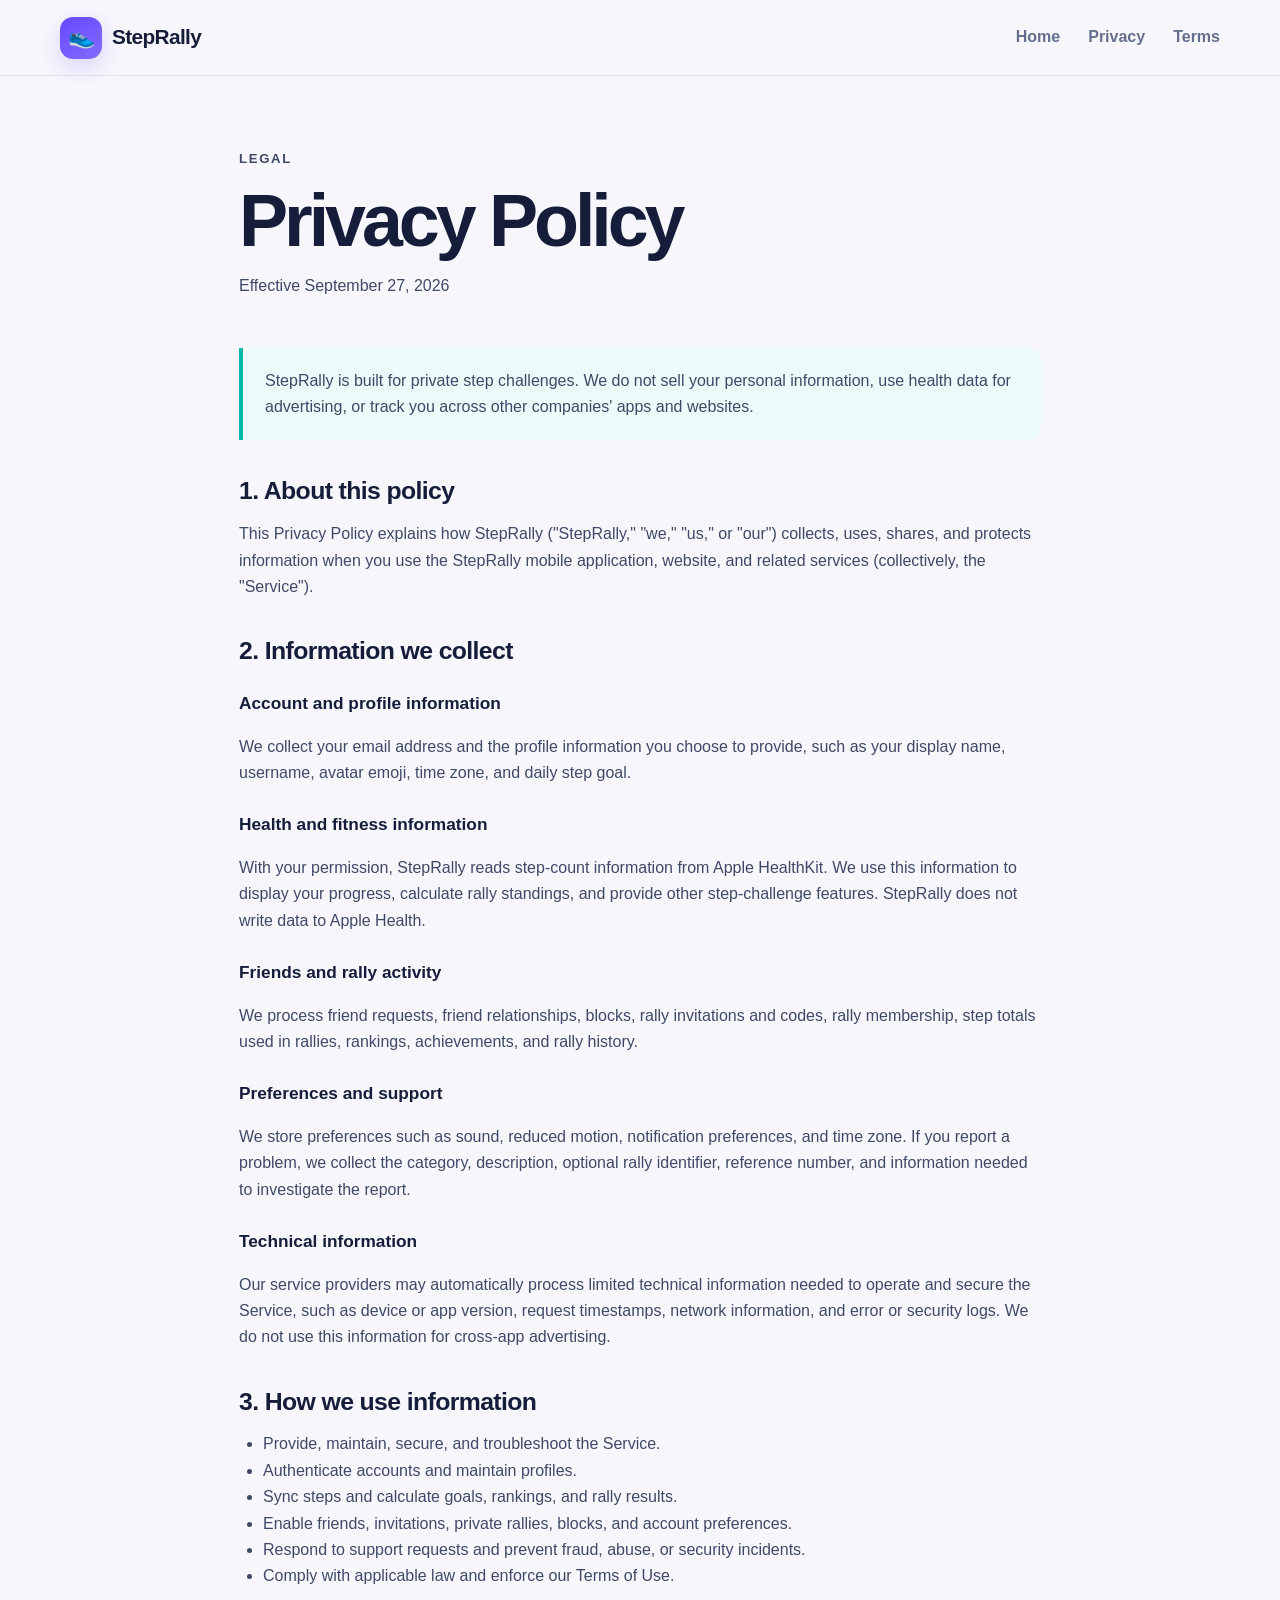
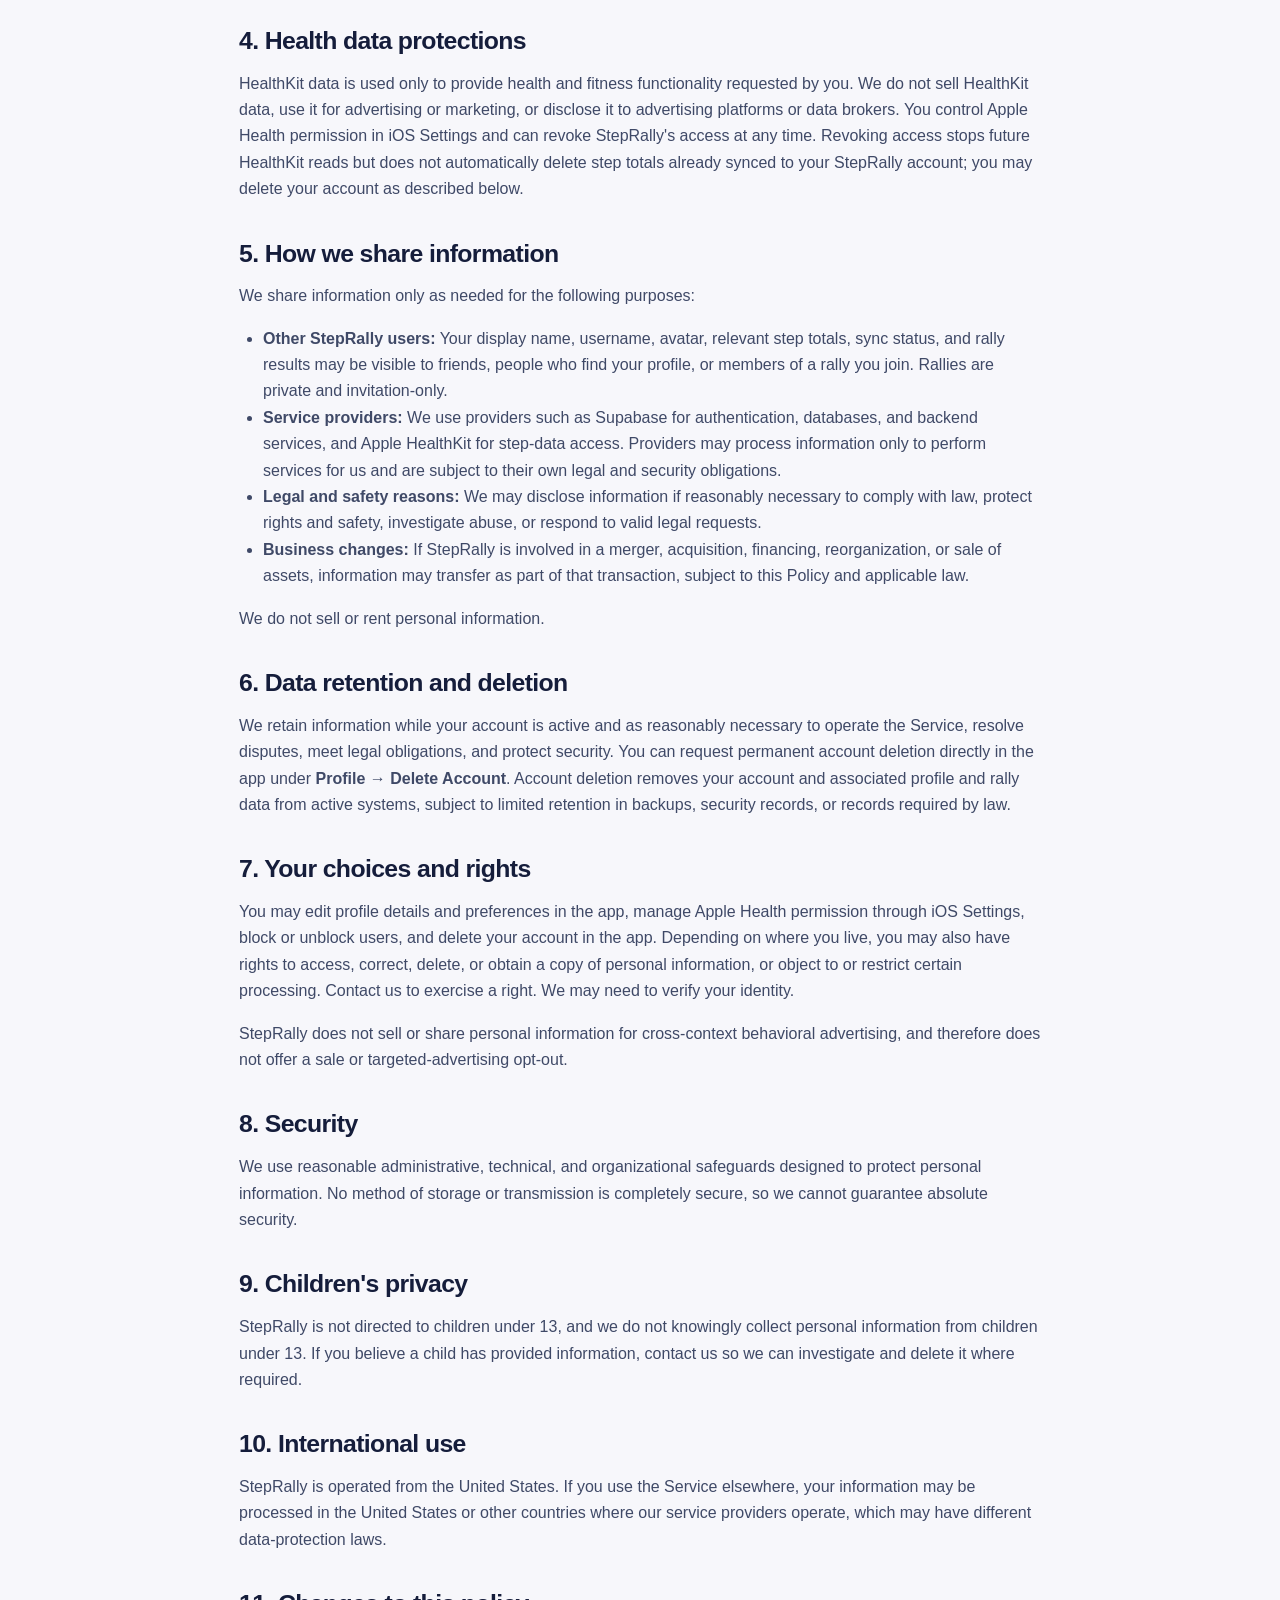
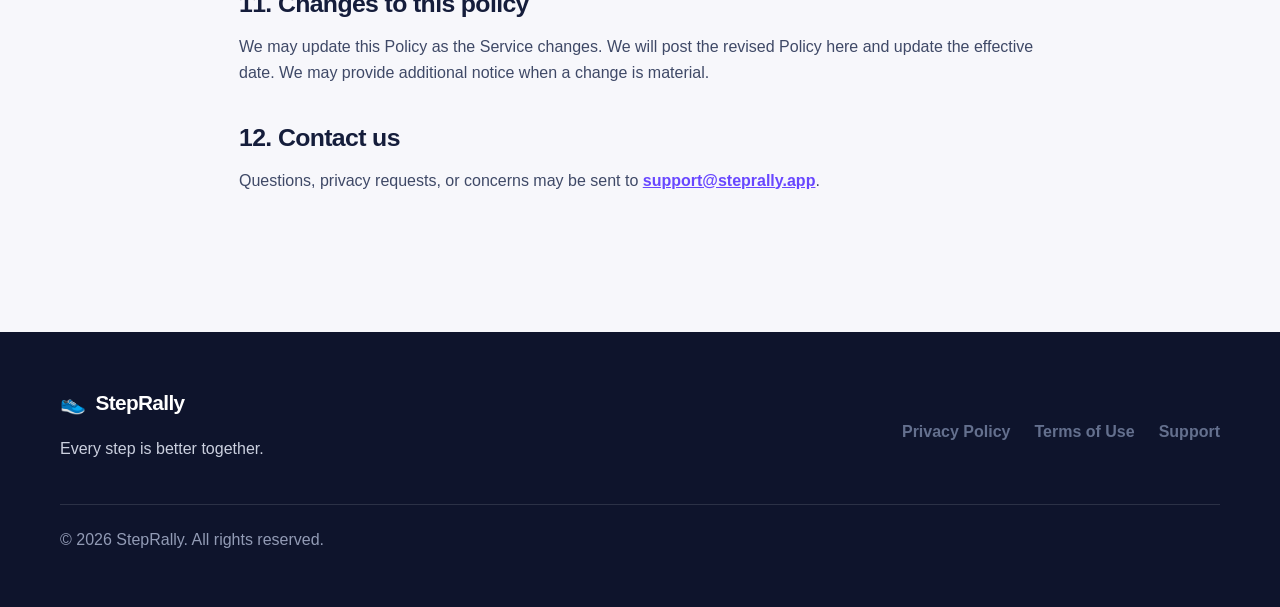
==== privacy/index.html @ 6db6c576 "Publish StepRally website and legal pages" ====
<!doctype html>
<html lang="en">
<head>
  <meta charset="utf-8">
  <meta name="viewport" content="width=device-width, initial-scale=1">
  <meta name="description" content="StepRally Privacy Policy">
  <title>Privacy Policy | StepRally</title>
  <link rel="icon" type="image/svg+xml" href="data:image/svg+xml,%3Csvg xmlns='http://www.w3.org/2000/svg' viewBox='0 0 64 64'%3E%3Crect width='64' height='64' rx='15' fill='%236C4DFF'/%3E%3Cpath d='M39 10c7 2 9 10 6 18-3 7-10 10-16 7-6-3-7-11-3-18 3-6 8-9 13-7ZM20 34c5 0 9 5 9 11s-5 10-11 9c-6-1-9-7-7-13 1-4 5-7 9-7Z' fill='white'/%3E%3C/svg%3E">
  <link rel="stylesheet" href="../styles.css">
</head>
<body>
  <header class="site-header"><a class="brand" href="/"><span class="mark" aria-hidden="true">👟</span>StepRally</a><nav aria-label="Main navigation"><a href="/">Home</a><a href="/privacy/" aria-current="page">Privacy</a><a href="/terms/">Terms</a></nav></header>
  <main class="legal-main">
    <p class="eyebrow">Legal</p><h1>Privacy Policy</h1><p class="updated">Effective September 27, 2026</p>
    <p class="notice">StepRally is built for private step challenges. We do not sell your personal information, use health data for advertising, or track you across other companies' apps and websites.</p>

    <section><h2>1. About this policy</h2><p>This Privacy Policy explains how StepRally ("StepRally," "we," "us," or "our") collects, uses, shares, and protects information when you use the StepRally mobile application, website, and related services (collectively, the "Service").</p></section>

    <section><h2>2. Information we collect</h2>
      <h3>Account and profile information</h3><p>We collect your email address and the profile information you choose to provide, such as your display name, username, avatar emoji, time zone, and daily step goal.</p>
      <h3>Health and fitness information</h3><p>With your permission, StepRally reads step-count information from Apple HealthKit. We use this information to display your progress, calculate rally standings, and provide other step-challenge features. StepRally does not write data to Apple Health.</p>
      <h3>Friends and rally activity</h3><p>We process friend requests, friend relationships, blocks, rally invitations and codes, rally membership, step totals used in rallies, rankings, achievements, and rally history.</p>
      <h3>Preferences and support</h3><p>We store preferences such as sound, reduced motion, notification preferences, and time zone. If you report a problem, we collect the category, description, optional rally identifier, reference number, and information needed to investigate the report.</p>
      <h3>Technical information</h3><p>Our service providers may automatically process limited technical information needed to operate and secure the Service, such as device or app version, request timestamps, network information, and error or security logs. We do not use this information for cross-app advertising.</p>
    </section>

    <section><h2>3. How we use information</h2><ul><li>Provide, maintain, secure, and troubleshoot the Service.</li><li>Authenticate accounts and maintain profiles.</li><li>Sync steps and calculate goals, rankings, and rally results.</li><li>Enable friends, invitations, private rallies, blocks, and account preferences.</li><li>Respond to support requests and prevent fraud, abuse, or security incidents.</li><li>Comply with applicable law and enforce our Terms of Use.</li></ul></section>

    <section><h2>4. Health data protections</h2><p>HealthKit data is used only to provide health and fitness functionality requested by you. We do not sell HealthKit data, use it for advertising or marketing, or disclose it to advertising platforms or data brokers. You control Apple Health permission in iOS Settings and can revoke StepRally's access at any time. Revoking access stops future HealthKit reads but does not automatically delete step totals already synced to your StepRally account; you may delete your account as described below.</p></section>

    <section><h2>5. How we share information</h2><p>We share information only as needed for the following purposes:</p><ul><li><strong>Other StepRally users:</strong> Your display name, username, avatar, relevant step totals, sync status, and rally results may be visible to friends, people who find your profile, or members of a rally you join. Rallies are private and invitation-only.</li><li><strong>Service providers:</strong> We use providers such as Supabase for authentication, databases, and backend services, and Apple HealthKit for step-data access. Providers may process information only to perform services for us and are subject to their own legal and security obligations.</li><li><strong>Legal and safety reasons:</strong> We may disclose information if reasonably necessary to comply with law, protect rights and safety, investigate abuse, or respond to valid legal requests.</li><li><strong>Business changes:</strong> If StepRally is involved in a merger, acquisition, financing, reorganization, or sale of assets, information may transfer as part of that transaction, subject to this Policy and applicable law.</li></ul><p>We do not sell or rent personal information.</p></section>

    <section><h2>6. Data retention and deletion</h2><p>We retain information while your account is active and as reasonably necessary to operate the Service, resolve disputes, meet legal obligations, and protect security. You can request permanent account deletion directly in the app under <strong>Profile → Delete Account</strong>. Account deletion removes your account and associated profile and rally data from active systems, subject to limited retention in backups, security records, or records required by law.</p></section>

    <section><h2>7. Your choices and rights</h2><p>You may edit profile details and preferences in the app, manage Apple Health permission through iOS Settings, block or unblock users, and delete your account in the app. Depending on where you live, you may also have rights to access, correct, delete, or obtain a copy of personal information, or object to or restrict certain processing. Contact us to exercise a right. We may need to verify your identity.</p><p>StepRally does not sell or share personal information for cross-context behavioral advertising, and therefore does not offer a sale or targeted-advertising opt-out.</p></section>

    <section><h2>8. Security</h2><p>We use reasonable administrative, technical, and organizational safeguards designed to protect personal information. No method of storage or transmission is completely secure, so we cannot guarantee absolute security.</p></section>

    <section><h2>9. Children's privacy</h2><p>StepRally is not directed to children under 13, and we do not knowingly collect personal information from children under 13. If you believe a child has provided information, contact us so we can investigate and delete it where required.</p></section>

    <section><h2>10. International use</h2><p>StepRally is operated from the United States. If you use the Service elsewhere, your information may be processed in the United States or other countries where our service providers operate, which may have different data-protection laws.</p></section>

    <section><h2>11. Changes to this policy</h2><p>We may update this Policy as the Service changes. We will post the revised Policy here and update the effective date. We may provide additional notice when a change is material.</p></section>

    <section><h2>12. Contact us</h2><p>Questions, privacy requests, or concerns may be sent to <a href="mailto:support@steprally.app">support@steprally.app</a>.</p></section>
  </main>
  <footer><div><a class="brand" href="/"><span aria-hidden="true">👟</span>StepRally</a><p>Every step is better together.</p></div><div class="footer-links"><a href="/privacy/">Privacy Policy</a><a href="/terms/">Terms of Use</a><a href="mailto:support@steprally.app">Support</a></div><p class="copyright">© 2026 StepRally. All rights reserved.</p></footer>
</body></html>
---- styles.css ----
:root{--ink:#151d3b;--muted:#64708e;--purple:#6847ff;--purple-dark:#5031df;--teal:#08b8ad;--paper:#f7f7fb;--line:#e4e6ef;--white:#fff;--orange:#ffad24}*{box-sizing:border-box}html{scroll-behavior:smooth}body{margin:0;background:var(--paper);color:var(--ink);font-family:Inter,ui-sans-serif,-apple-system,BlinkMacSystemFont,"Segoe UI",sans-serif;font-size:16px;line-height:1.65}.site-header{height:76px;display:flex;align-items:center;justify-content:space-between;padding:0 max(24px,calc((100vw - 1160px)/2));background:rgba(247,247,251,.94);border-bottom:1px solid var(--line);position:sticky;top:0;z-index:5;backdrop-filter:blur(14px)}.brand{display:inline-flex;align-items:center;gap:10px;color:var(--ink);font-size:1.3rem;font-weight:800;text-decoration:none;letter-spacing:-.03em}.mark{display:grid;place-items:center;width:42px;height:42px;background:linear-gradient(145deg,var(--purple),#826cff);border-radius:13px;font-size:22px;box-shadow:0 8px 24px rgba(104,71,255,.22)}nav{display:flex;gap:28px}nav a,.footer-links a{color:var(--muted);font-weight:650;text-decoration:none}nav a:hover,.footer-links a:hover{color:var(--purple)}main{overflow:hidden}.hero{min-height:650px;max-width:1160px;margin:auto;padding:100px 24px 86px;display:grid;grid-template-columns:1.12fr .88fr;align-items:center;gap:76px}.eyebrow{color:var(--purple);font-size:.82rem;font-weight:800;letter-spacing:.13em;text-transform:uppercase;margin:0 0 14px}.hero h1{font-size:clamp(3.2rem,7vw,5.8rem);line-height:.98;letter-spacing:-.065em;margin:0;max-width:760px}.lead{font-size:1.25rem;color:var(--muted);max-width:620px;margin:30px 0 34px}.button{display:inline-block;background:var(--purple);color:white;text-decoration:none;font-weight:800;padding:15px 24px;border-radius:15px;box-shadow:0 12px 28px rgba(104,71,255,.25)}.button:hover{background:var(--purple-dark)}.goal-card{background:var(--white);border:1px solid var(--line);border-radius:36px;padding:42px;box-shadow:0 24px 80px rgba(21,29,59,.1);text-align:center;transform:rotate(2deg)}.ring{width:min(270px,70vw);aspect-ratio:1;margin:auto;display:grid;place-content:center;border-radius:50%;background:radial-gradient(circle closest-side,var(--white) 77%,transparent 79%),conic-gradient(var(--teal) 84%,#e8eaf2 0)}.ring span{font-size:3.1rem;font-weight:850;line-height:1}.ring small{color:var(--muted);font-weight:650}.goal-card p{color:var(--muted);margin:25px 0 0}.goal-card strong{color:var(--teal)}.section{padding:100px max(24px,calc((100vw - 1160px)/2));background:var(--white)}h2{font-size:clamp(2rem,4vw,3.4rem);line-height:1.08;letter-spacing:-.045em;margin:0;max-width:700px}.features{display:grid;grid-template-columns:repeat(3,1fr);gap:20px;margin-top:50px}.features article{background:var(--paper);border:1px solid var(--line);border-radius:24px;padding:30px}.features article>span{font-size:1.8rem}.features h3{font-size:1.2rem;margin:14px 0 8px}.features p{color:var(--muted);margin:0}.privacy-callout{max-width:1160px;margin:88px auto;padding:58px;display:grid;grid-template-columns:1.1fr .9fr;gap:35px;background:var(--ink);color:white;border-radius:32px;box-shadow:inset 0 0 0 1px rgba(255,255,255,.1)}.privacy-callout .eyebrow{color:#a99aff}.privacy-callout p:not(.eyebrow){color:#cbd0df;margin:0}.privacy-callout a{grid-column:2;color:#59ddd4;font-weight:800;text-decoration:none}footer{padding:54px max(24px,calc((100vw - 1160px)/2));background:#0e142c;color:#cbd0df;display:grid;grid-template-columns:1fr auto;gap:25px}footer .brand{color:white}.footer-links{display:flex;gap:24px;align-items:center}.copyright{grid-column:1/-1;border-top:1px solid rgba(255,255,255,.12);padding-top:22px;margin:0;color:#929bb5}.legal-main{max-width:850px;margin:0 auto;padding:72px 24px 100px}.legal-main h1{font-size:clamp(2.6rem,6vw,4.6rem);line-height:1;letter-spacing:-.055em;margin:0 0 16px}.updated{color:var(--muted);margin:0 0 48px}.legal-main section{margin:38px 0}.legal-main h2{font-size:1.55rem;letter-spacing:-.025em;margin-bottom:10px}.legal-main h3{font-size:1.08rem;margin:24px 0 6px}.legal-main p,.legal-main li{color:#3f4967}.legal-main a{color:var(--purple);font-weight:650}.legal-main ul{padding-left:24px}.notice{padding:20px 22px;border-left:4px solid var(--teal);background:#ebfbfa;border-radius:0 14px 14px 0}@media(max-width:760px){.site-header{height:auto;min-height:72px;padding:12px 18px;gap:14px}.site-header nav{gap:14px;font-size:.9rem}.hero{grid-template-columns:1fr;padding-top:70px;gap:48px}.hero h1{font-size:3.5rem}.goal-card{padding:28px;transform:none}.features{grid-template-columns:1fr}.privacy-callout{margin:50px 18px;padding:34px 28px;grid-template-columns:1fr}.privacy-callout a{grid-column:1}.footer-links{flex-direction:column;align-items:flex-end;gap:8px}}@media(max-width:480px){.site-header .brand{font-size:1.05rem}.site-header .mark{width:36px;height:36px}nav a:first-child{display:none}.hero h1{font-size:3rem}footer{grid-template-columns:1fr}.footer-links{align-items:flex-start}.copyright{grid-column:1}}
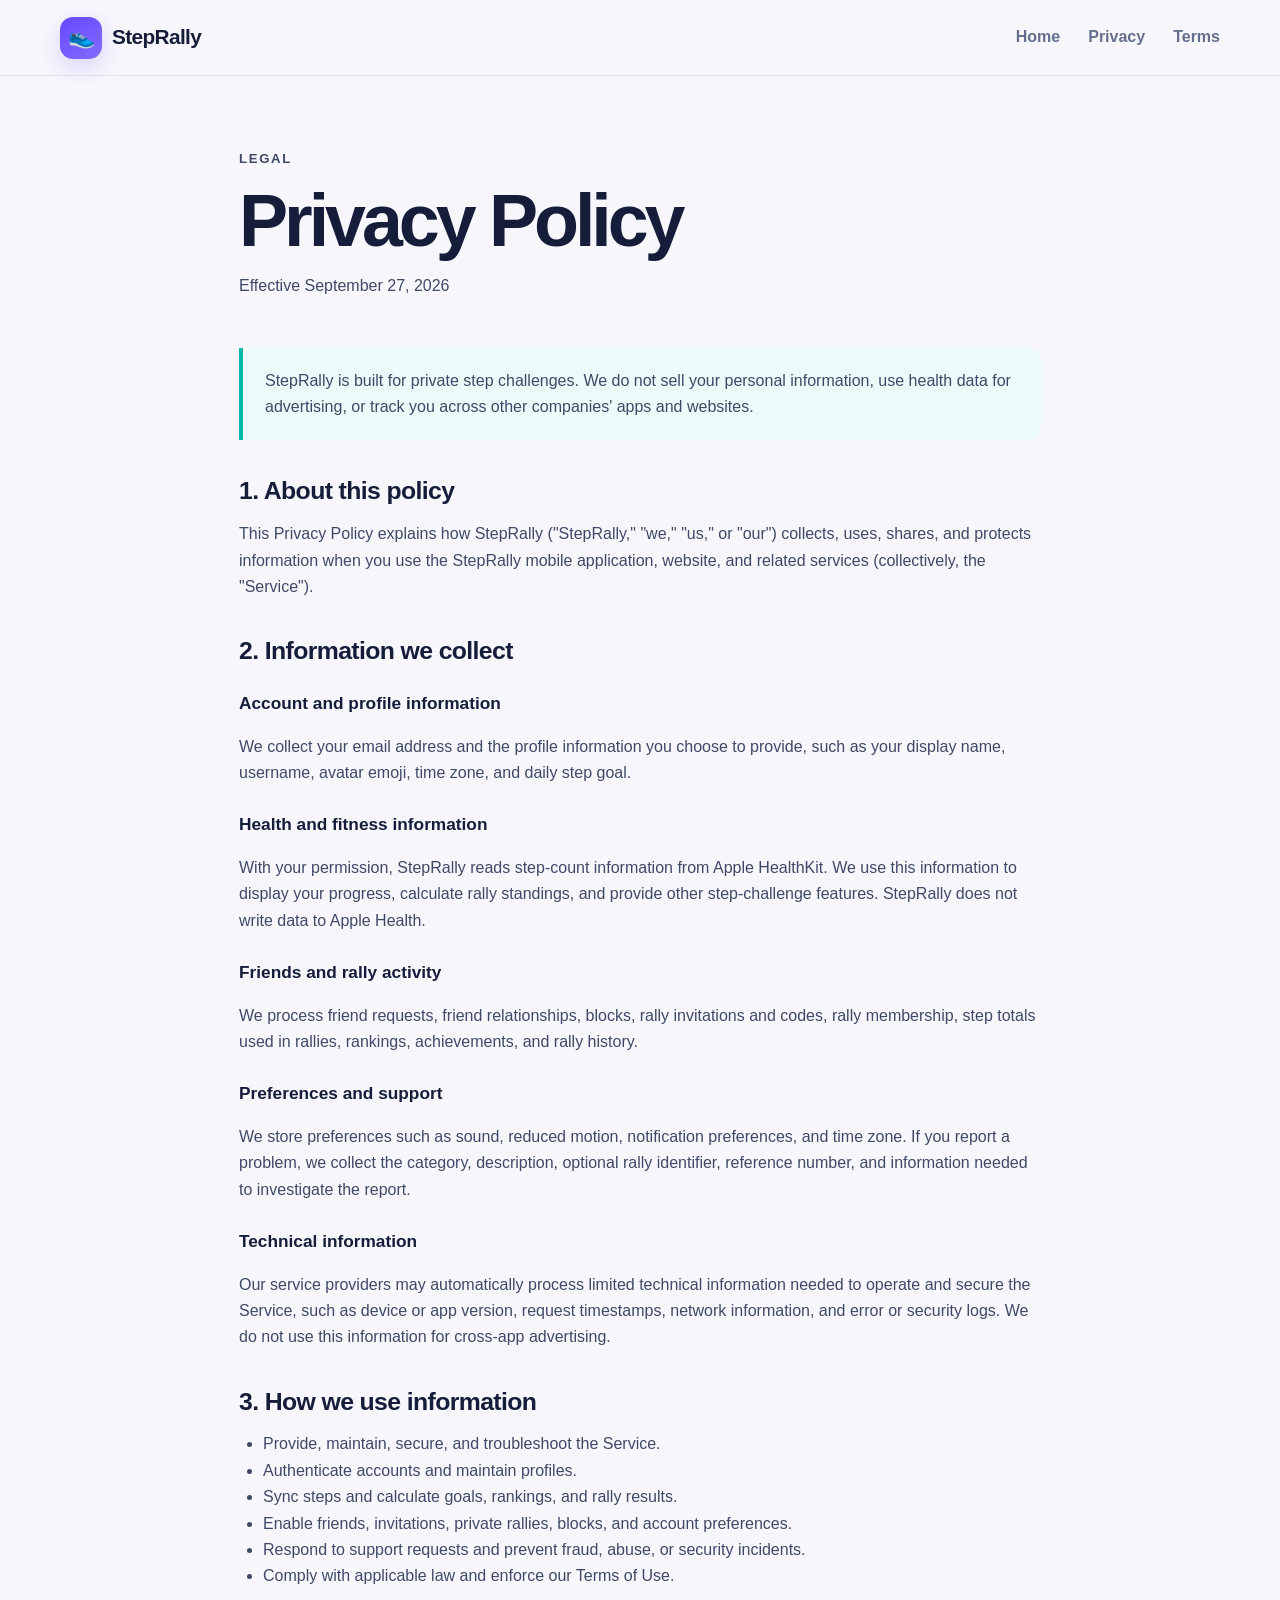
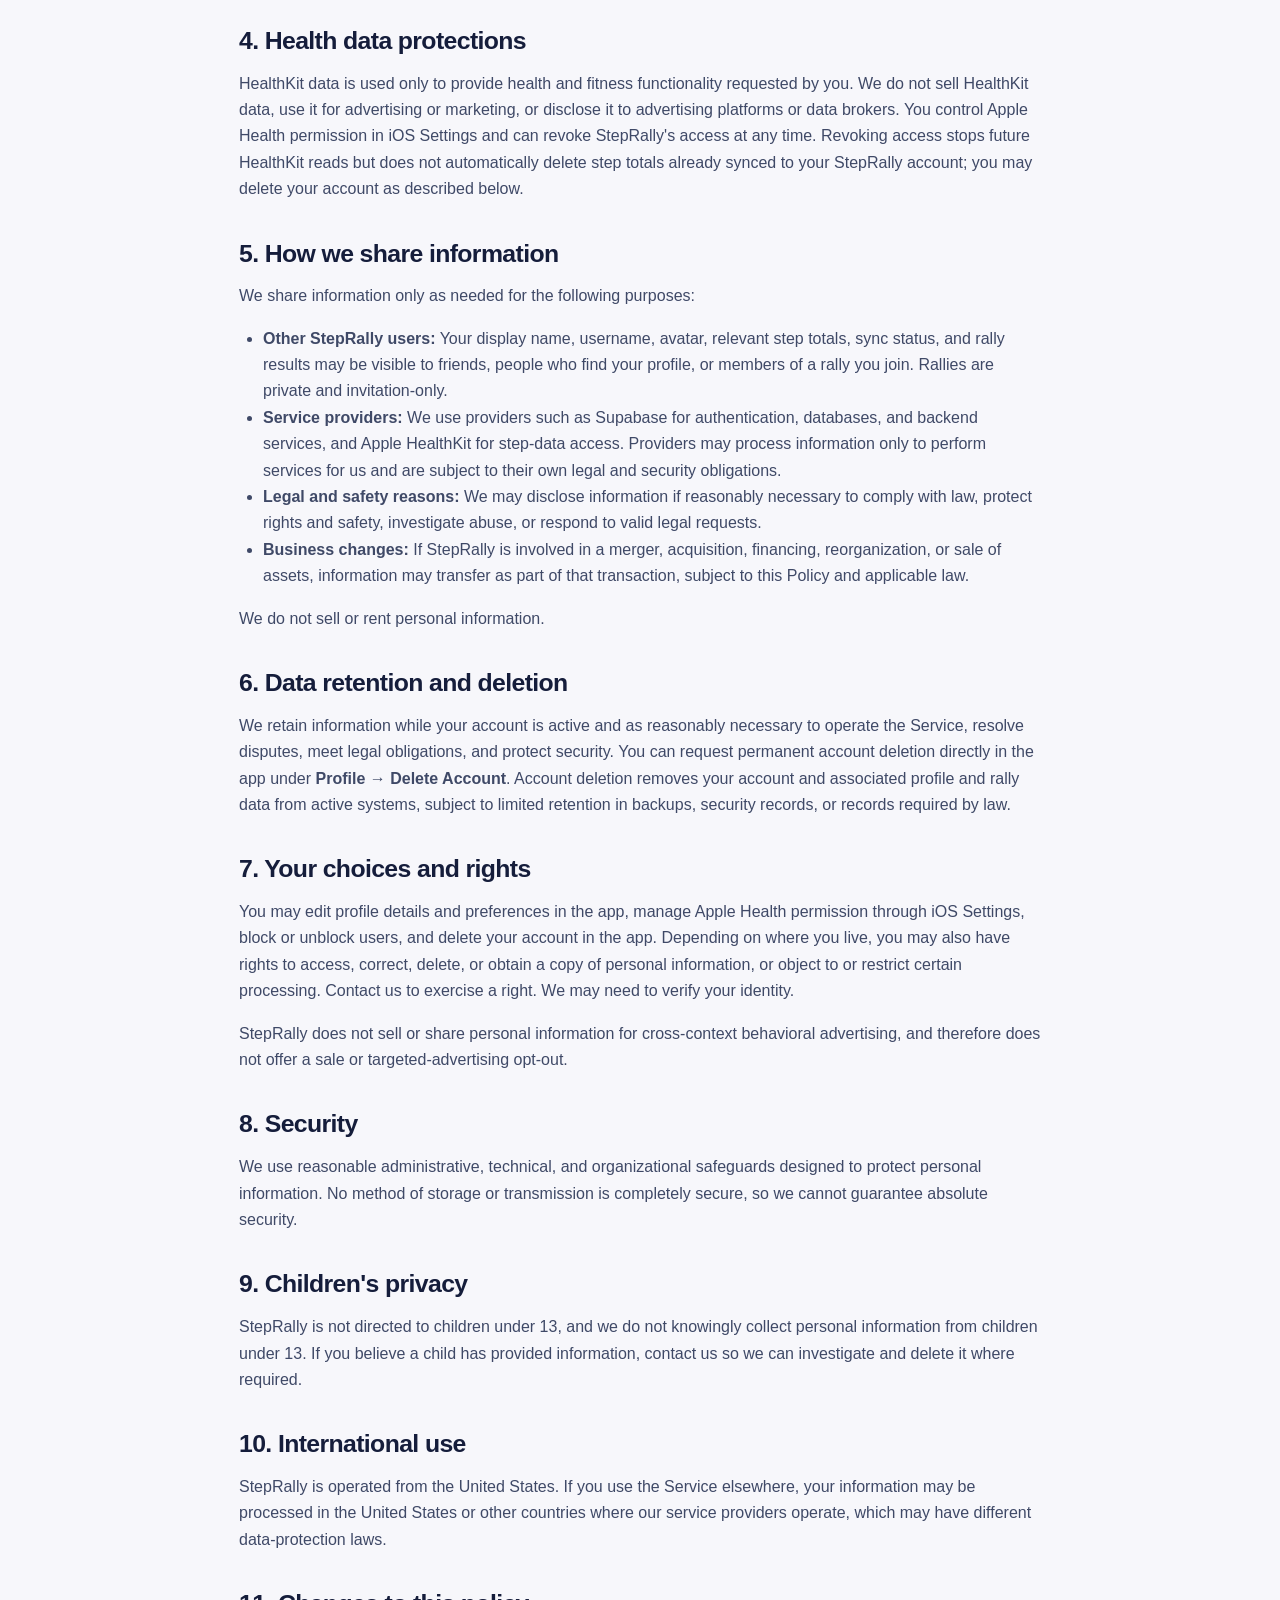
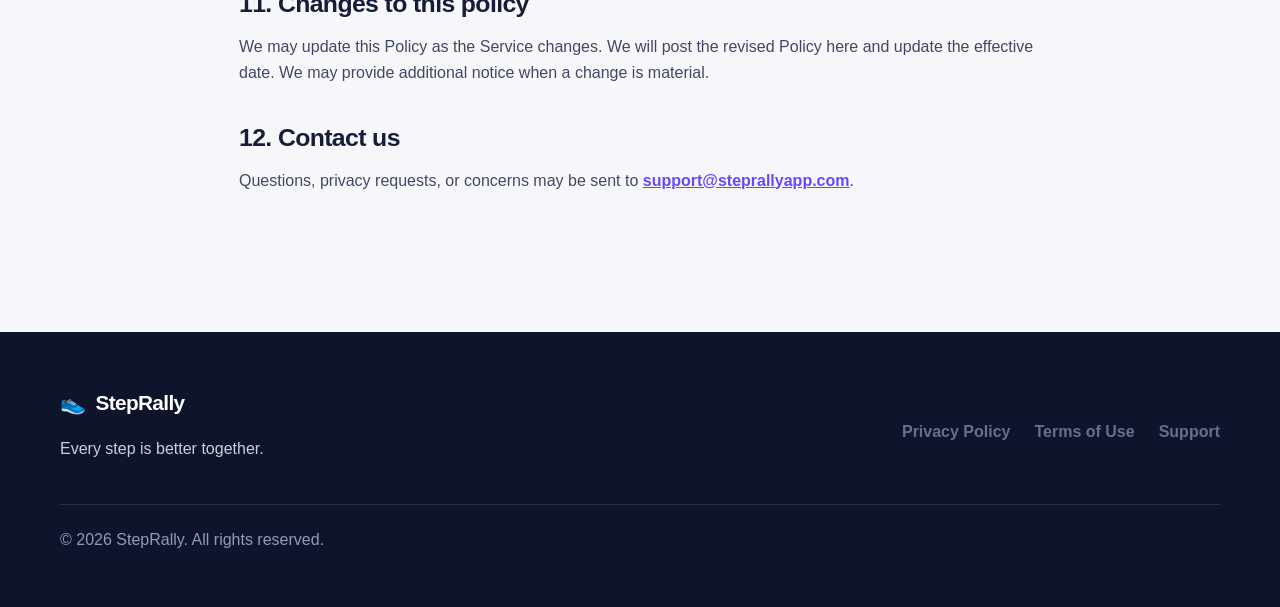
==== commit 2c19e8ed: "Update index.html" ====
--- a/privacy/index.html
+++ b/privacy/index.html
@@ -42,7 +42,7 @@
 
     <section><h2>11. Changes to this policy</h2><p>We may update this Policy as the Service changes. We will post the revised Policy here and update the effective date. We may provide additional notice when a change is material.</p></section>
 
-    <section><h2>12. Contact us</h2><p>Questions, privacy requests, or concerns may be sent to <a href="mailto:support@steprally.app">support@steprally.app</a>.</p></section>
+    <section><h2>12. Contact us</h2><p>Questions, privacy requests, or concerns may be sent to <a href="mailto:support@steprallyapp.com">support@steprallyapp.com</a>.</p></section>
   </main>
   <footer><div><a class="brand" href="/"><span aria-hidden="true">👟</span>StepRally</a><p>Every step is better together.</p></div><div class="footer-links"><a href="/privacy/">Privacy Policy</a><a href="/terms/">Terms of Use</a><a href="mailto:support@steprally.app">Support</a></div><p class="copyright">© 2026 StepRally. All rights reserved.</p></footer>
 </body></html>
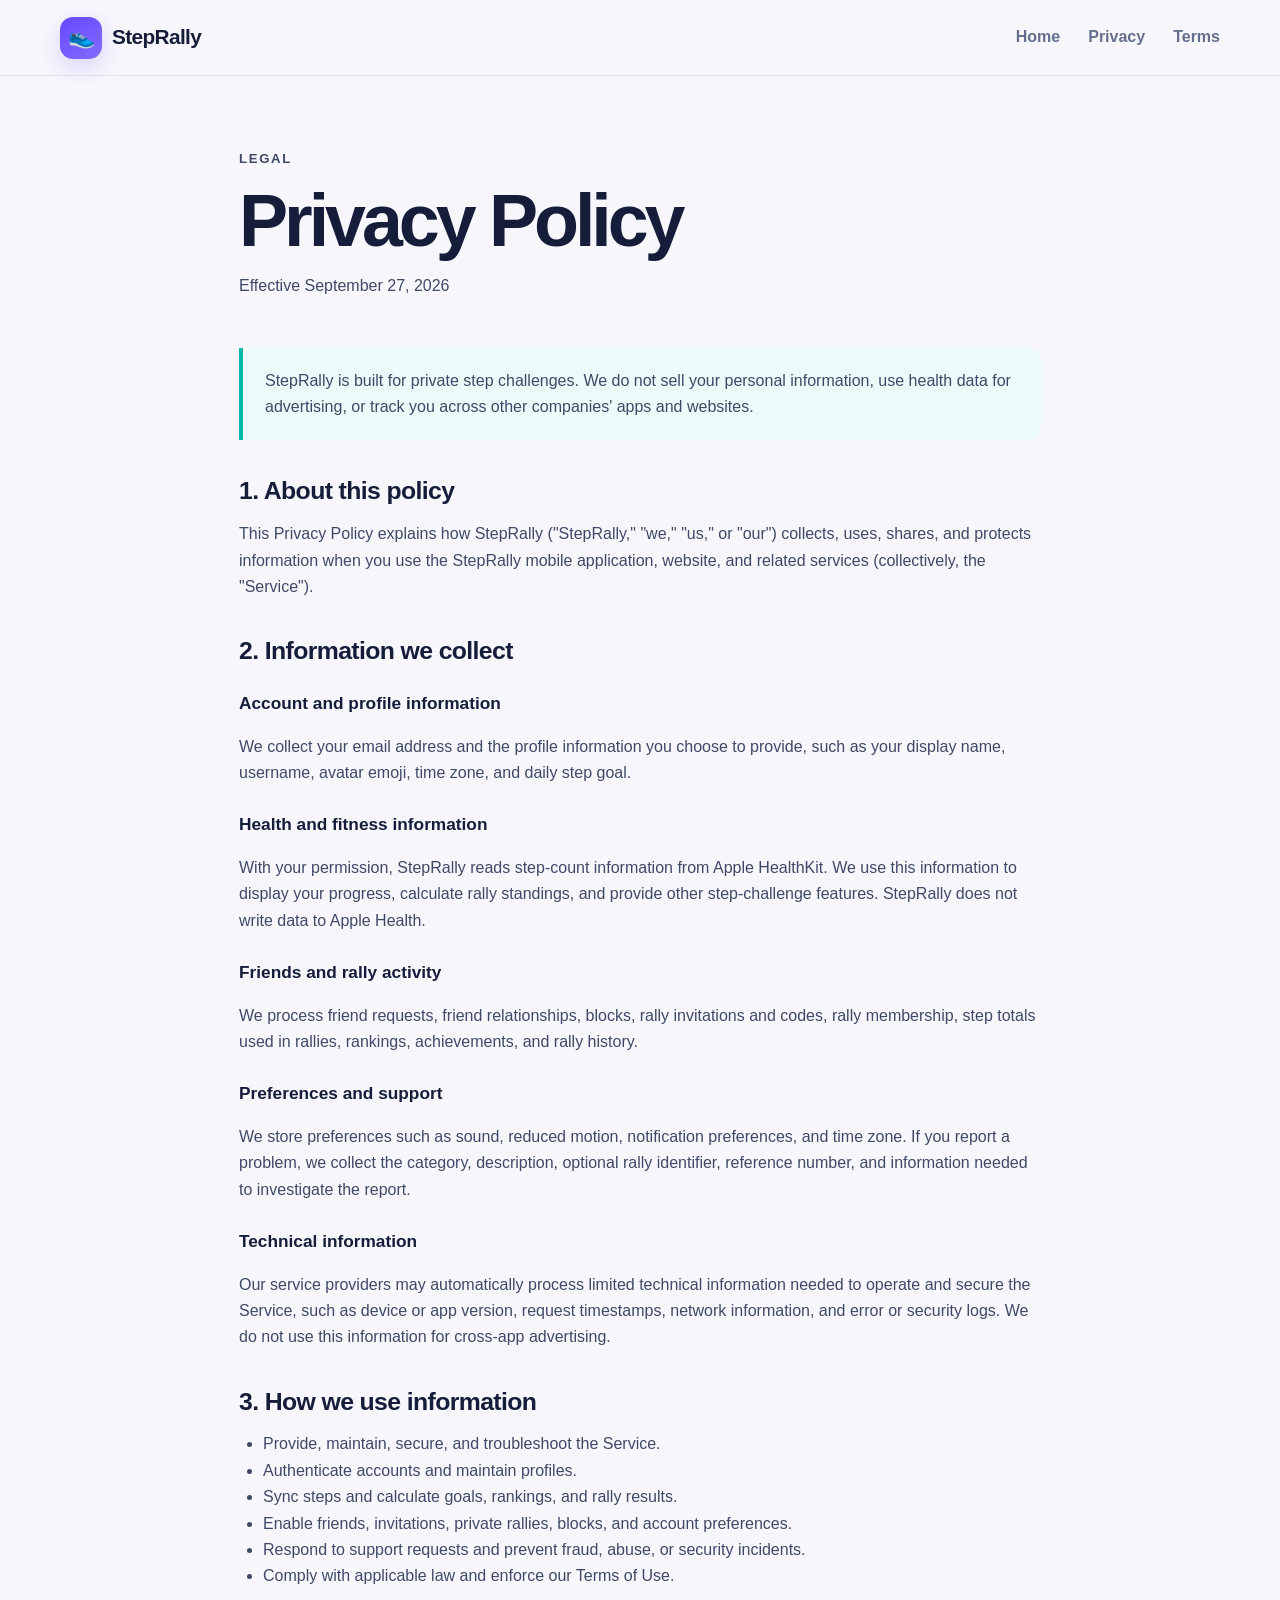
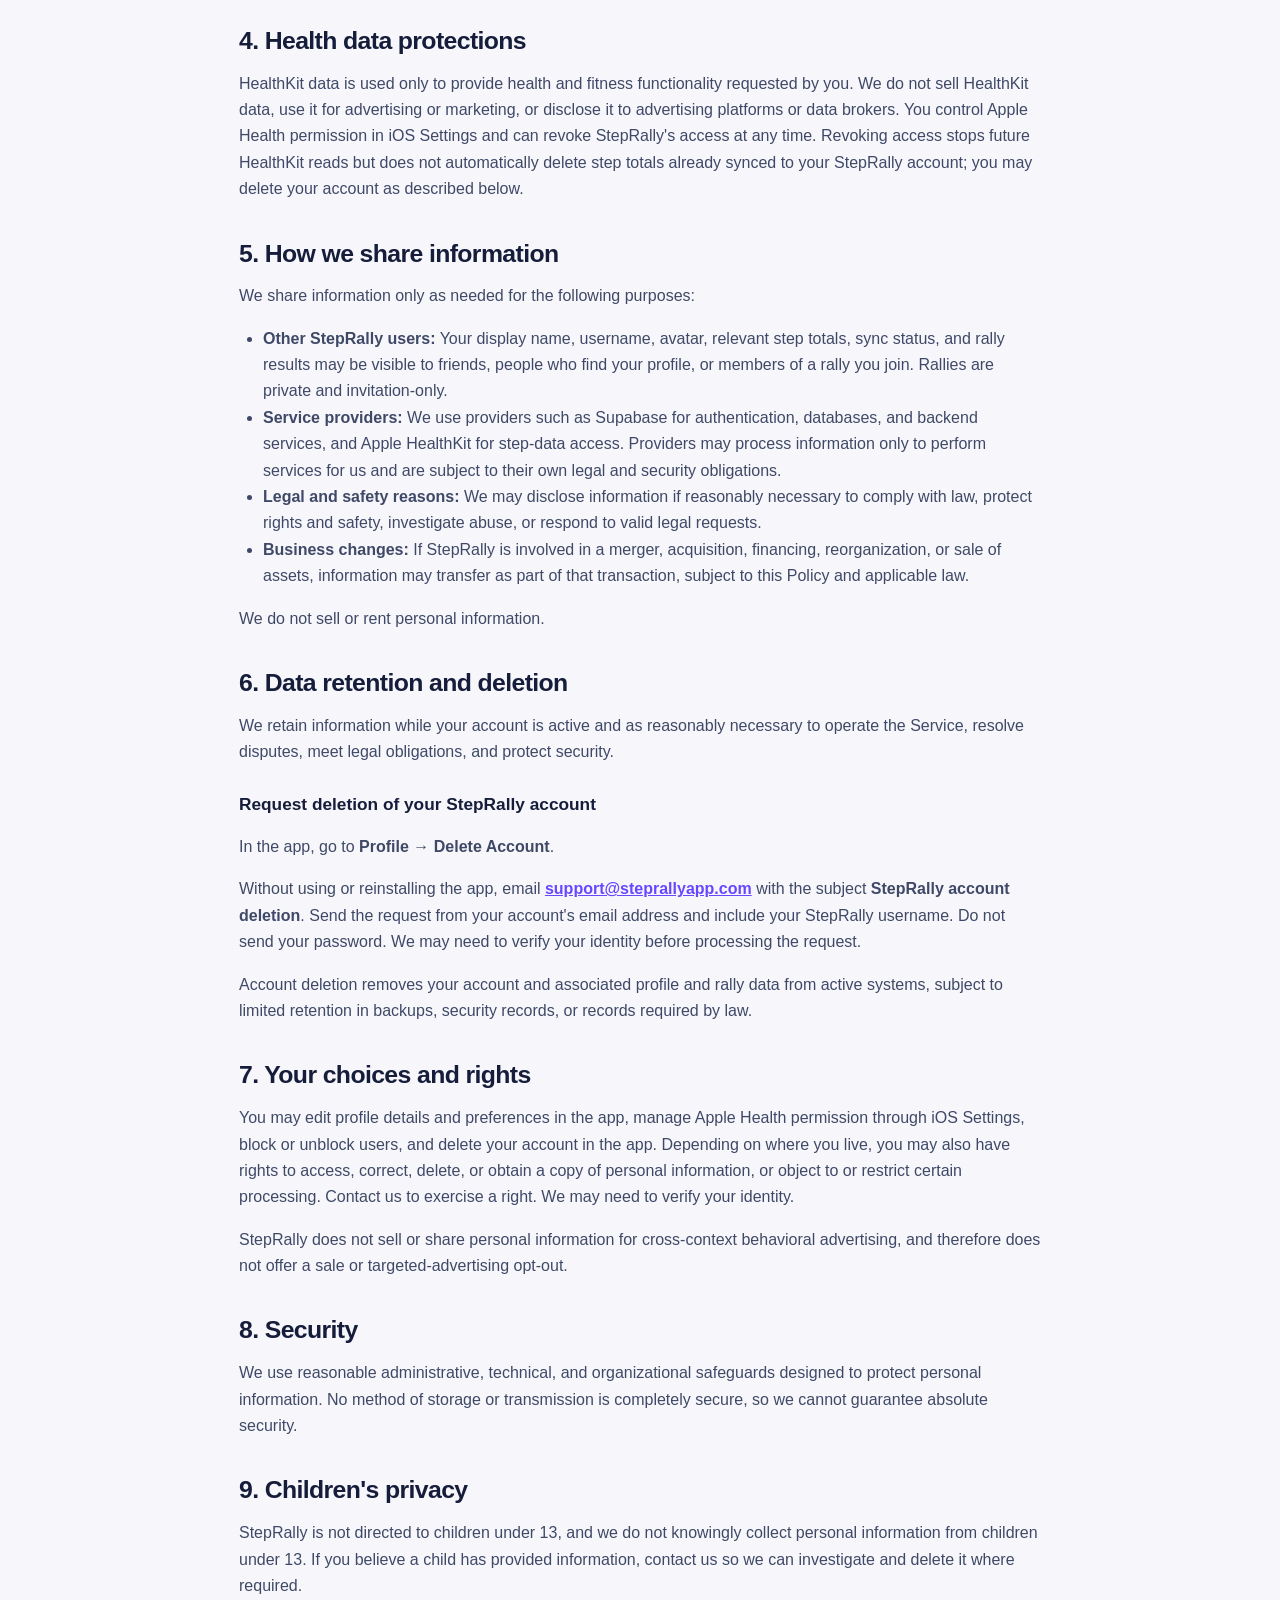
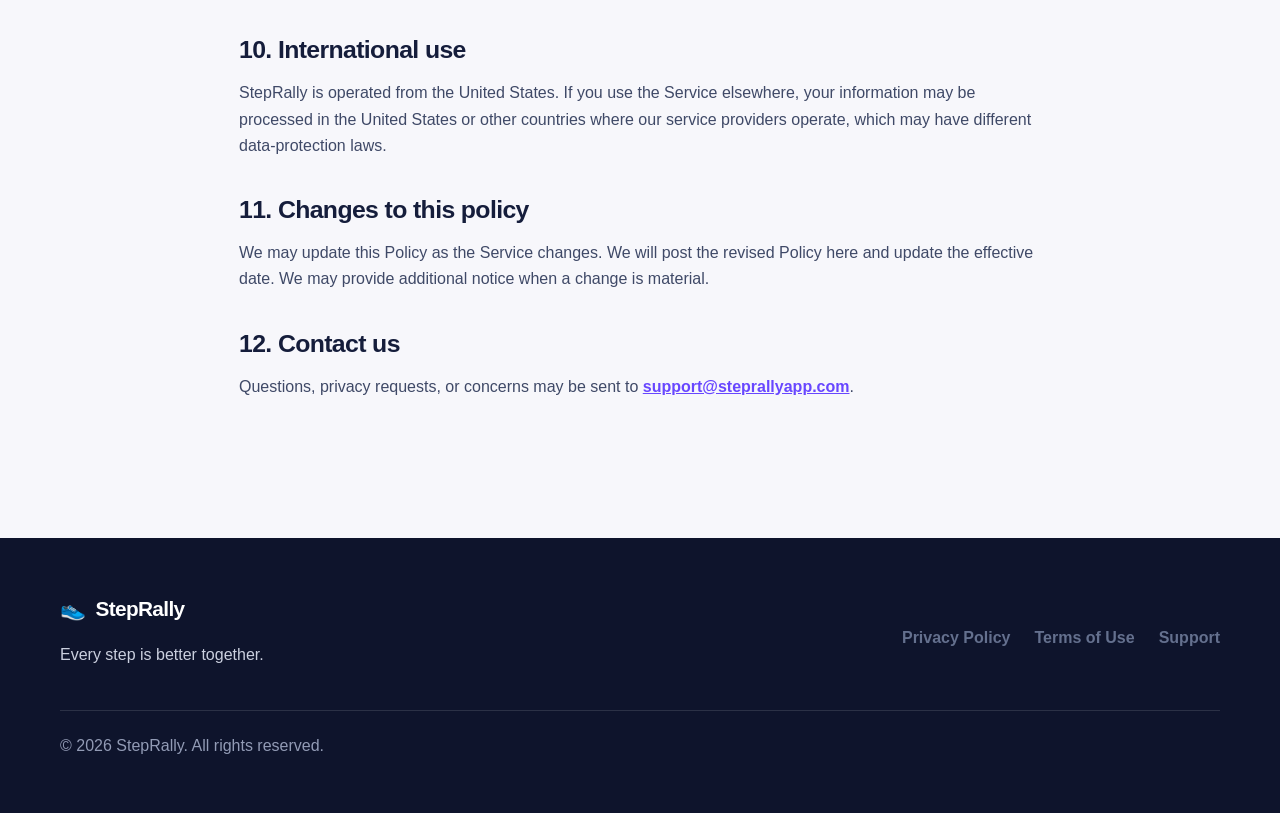
==== commit 70a32447: "Update index.html" ====
--- a/privacy/index.html
+++ b/privacy/index.html
@@ -30,7 +30,14 @@
 
     <section><h2>5. How we share information</h2><p>We share information only as needed for the following purposes:</p><ul><li><strong>Other StepRally users:</strong> Your display name, username, avatar, relevant step totals, sync status, and rally results may be visible to friends, people who find your profile, or members of a rally you join. Rallies are private and invitation-only.</li><li><strong>Service providers:</strong> We use providers such as Supabase for authentication, databases, and backend services, and Apple HealthKit for step-data access. Providers may process information only to perform services for us and are subject to their own legal and security obligations.</li><li><strong>Legal and safety reasons:</strong> We may disclose information if reasonably necessary to comply with law, protect rights and safety, investigate abuse, or respond to valid legal requests.</li><li><strong>Business changes:</strong> If StepRally is involved in a merger, acquisition, financing, reorganization, or sale of assets, information may transfer as part of that transaction, subject to this Policy and applicable law.</li></ul><p>We do not sell or rent personal information.</p></section>
 
-    <section><h2>6. Data retention and deletion</h2><p>We retain information while your account is active and as reasonably necessary to operate the Service, resolve disputes, meet legal obligations, and protect security. You can request permanent account deletion directly in the app under <strong>Profile → Delete Account</strong>. Account deletion removes your account and associated profile and rally data from active systems, subject to limited retention in backups, security records, or records required by law.</p></section>
+    <section id="account-deletion">
+  <h2>6. Data retention and deletion</h2>
+  <p>We retain information while your account is active and as reasonably necessary to operate the Service, resolve disputes, meet legal obligations, and protect security.</p>
+  <h3>Request deletion of your StepRally account</h3>
+  <p>In the app, go to <strong>Profile → Delete Account</strong>.</p>
+  <p>Without using or reinstalling the app, email <a href="mailto:support@steprallyapp.com?subject=StepRally%20account%20deletion">support@steprallyapp.com</a> with the subject <strong>StepRally account deletion</strong>. Send the request from your account's email address and include your StepRally username. Do not send your password. We may need to verify your identity before processing the request.</p>
+  <p>Account deletion removes your account and associated profile and rally data from active systems, subject to limited retention in backups, security records, or records required by law.</p>
+</section>
 
     <section><h2>7. Your choices and rights</h2><p>You may edit profile details and preferences in the app, manage Apple Health permission through iOS Settings, block or unblock users, and delete your account in the app. Depending on where you live, you may also have rights to access, correct, delete, or obtain a copy of personal information, or object to or restrict certain processing. Contact us to exercise a right. We may need to verify your identity.</p><p>StepRally does not sell or share personal information for cross-context behavioral advertising, and therefore does not offer a sale or targeted-advertising opt-out.</p></section>
 
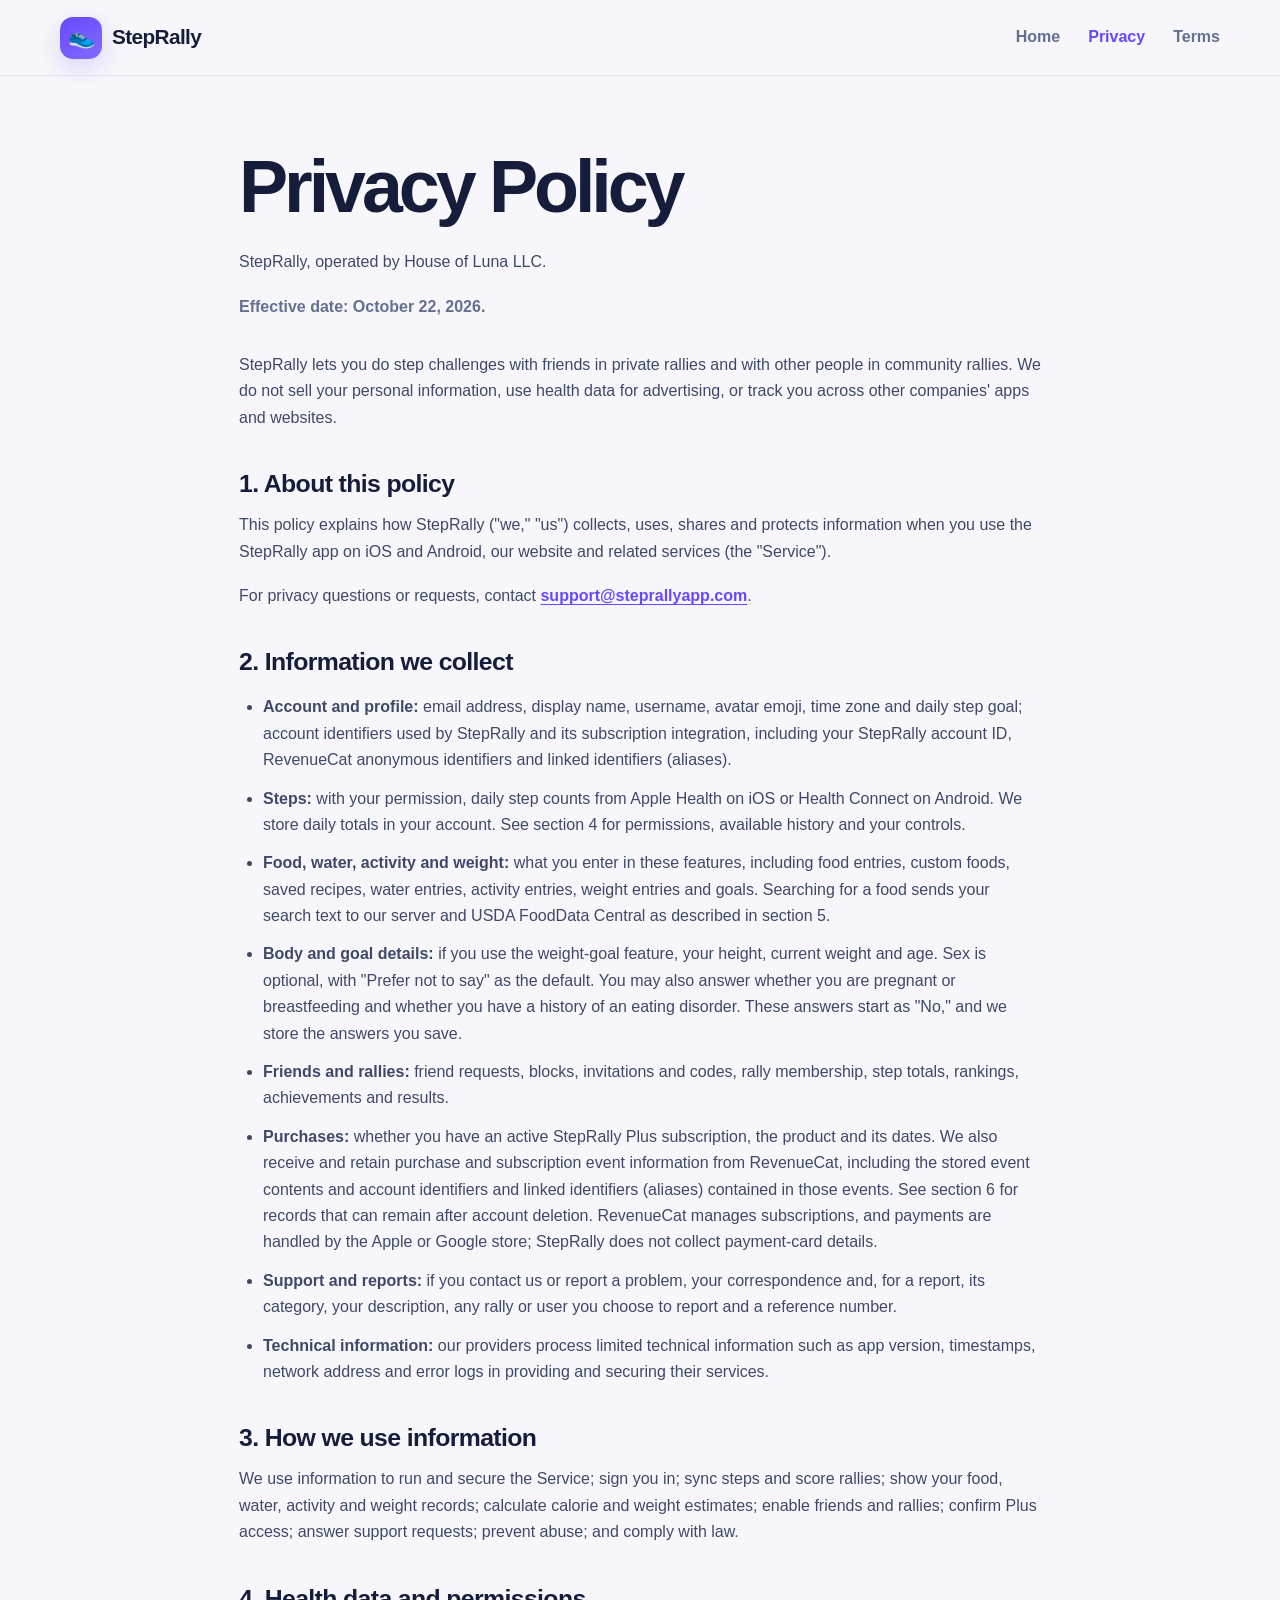
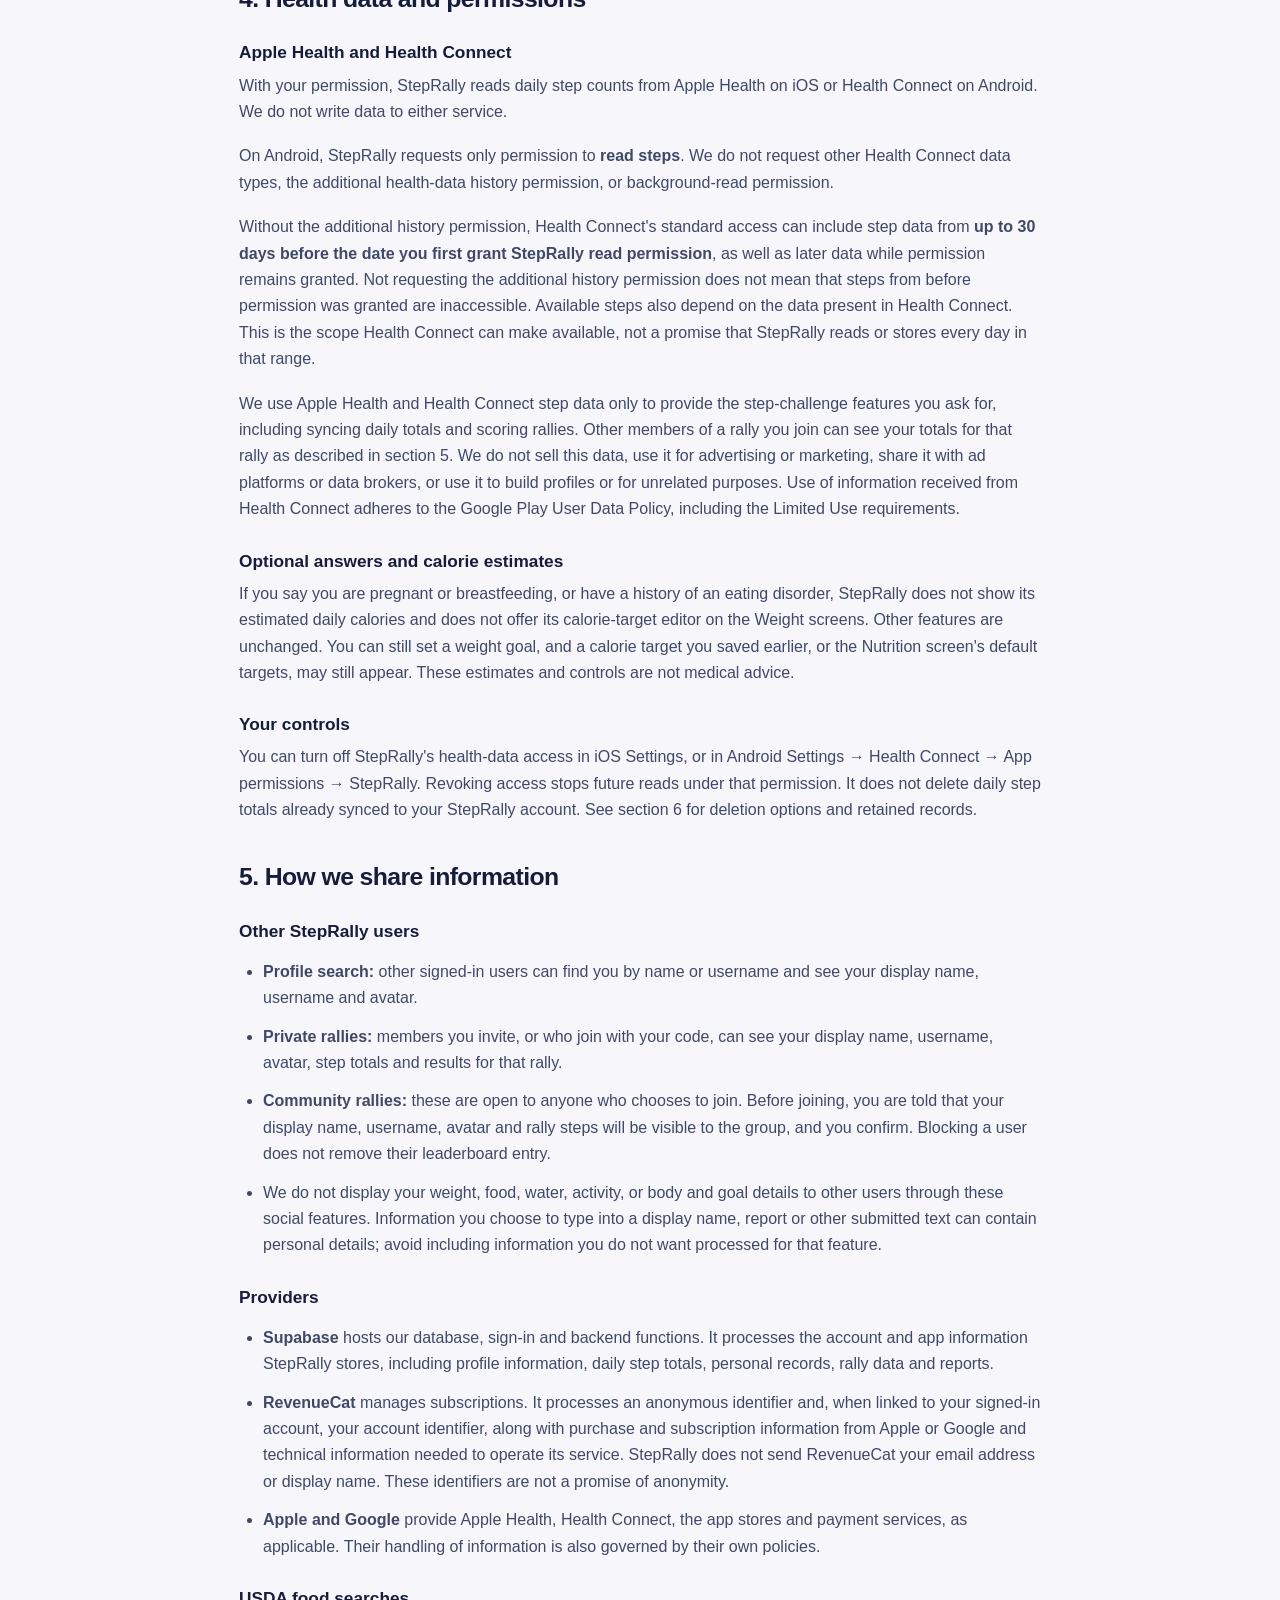
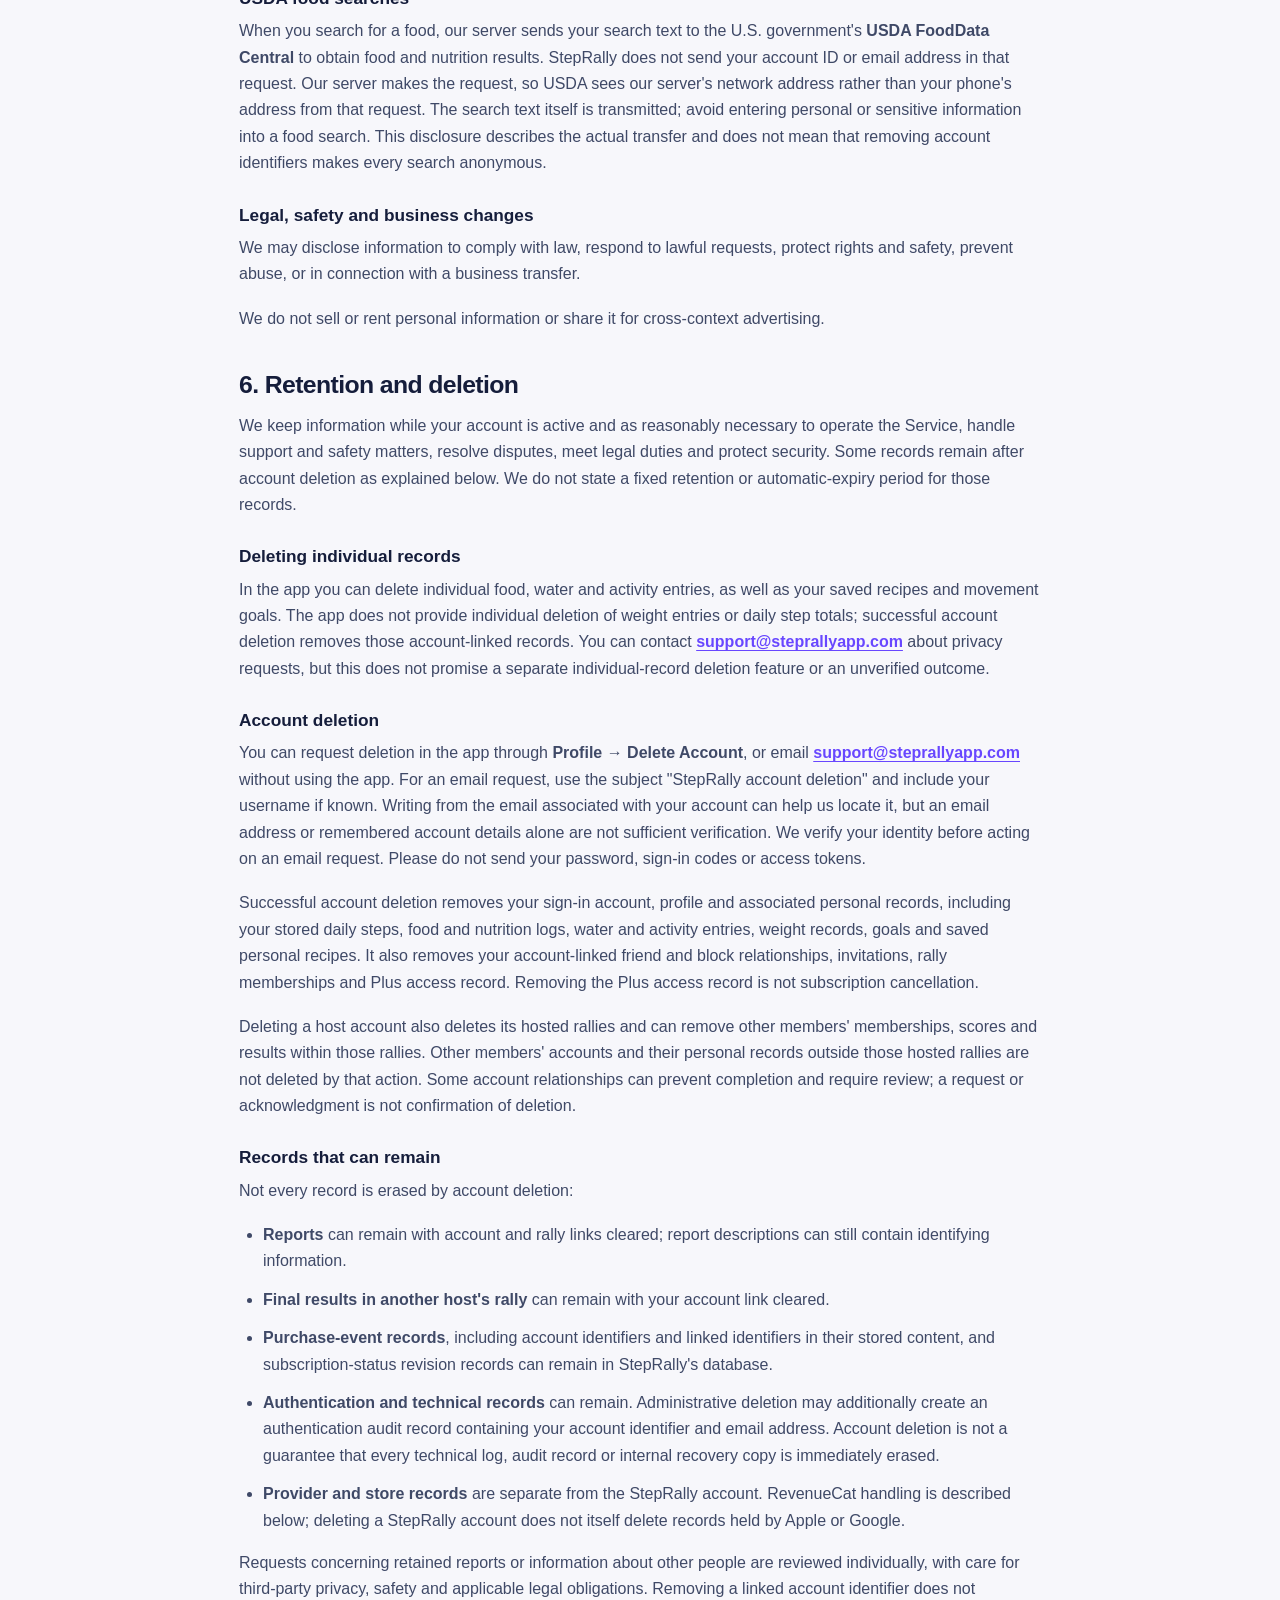
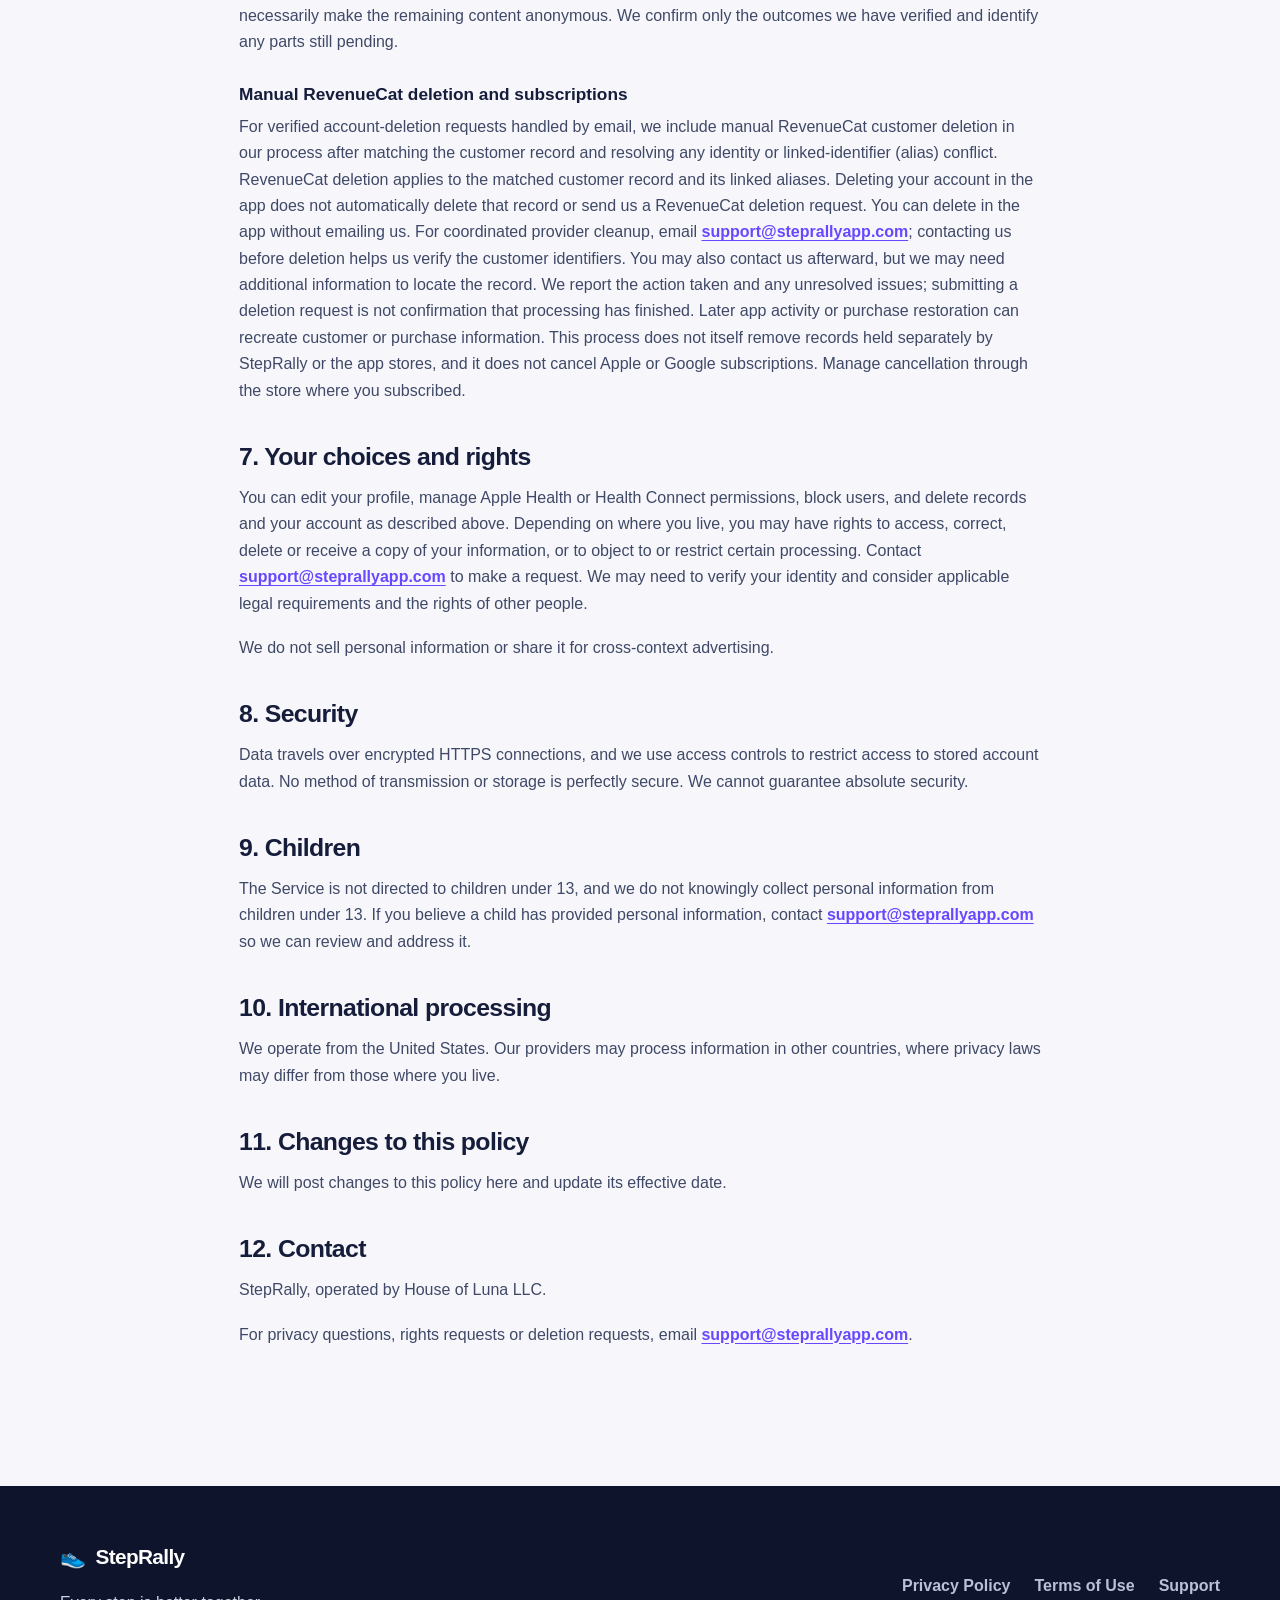
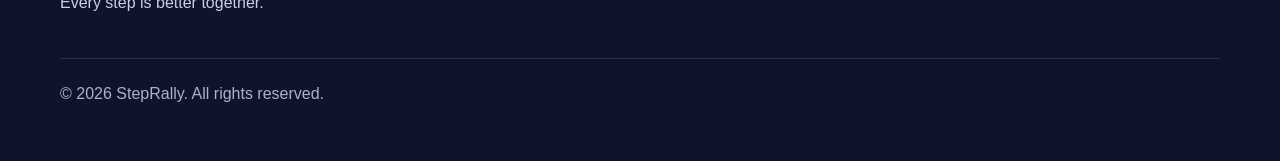
==== commit e970eb47: "Update privacy policy and support links" ====
--- a/privacy/index.html
+++ b/privacy/index.html
@@ -3,53 +3,138 @@
 <head>
   <meta charset="utf-8">
   <meta name="viewport" content="width=device-width, initial-scale=1">
-  <meta name="description" content="StepRally Privacy Policy">
+  <meta name="description" content="StepRally privacy policy: information, health permissions, account deletion and privacy choices.">
   <title>Privacy Policy | StepRally</title>
-  <link rel="icon" type="image/svg+xml" href="data:image/svg+xml,%3Csvg xmlns='http://www.w3.org/2000/svg' viewBox='0 0 64 64'%3E%3Crect width='64' height='64' rx='15' fill='%236C4DFF'/%3E%3Cpath d='M39 10c7 2 9 10 6 18-3 7-10 10-16 7-6-3-7-11-3-18 3-6 8-9 13-7ZM20 34c5 0 9 5 9 11s-5 10-11 9c-6-1-9-7-7-13 1-4 5-7 9-7Z' fill='white'/%3E%3C/svg%3E">
-  <link rel="stylesheet" href="../styles.css">
+  <link rel="icon" href="data:image/svg+xml,%3Csvg xmlns='http://www.w3.org/2000/svg' viewBox='0 0 64 64'%3E%3Crect width='64' height='64' rx='15' fill='%236C4DFF'/%3E%3Cpath d='M39 10c7 2 9 10 6 18-3 7-10 10-16 7-6-3-7-11-3-18 3-6 8-9 13-7ZM20 34c5 0 9 5 9 11s-5 10-11 9c-6-1-9-7-7-13 1-4 5-7 9-7Z' fill='white'/%3E%3C/svg%3E">
+  <link rel="stylesheet" href="./privacy.css">
 </head>
 <body>
-  <header class="site-header"><a class="brand" href="/"><span class="mark" aria-hidden="true">👟</span>StepRally</a><nav aria-label="Main navigation"><a href="/">Home</a><a href="/privacy/" aria-current="page">Privacy</a><a href="/terms/">Terms</a></nav></header>
-  <main class="legal-main">
-    <p class="eyebrow">Legal</p><h1>Privacy Policy</h1><p class="updated">Effective September 27, 2026</p>
-    <p class="notice">StepRally is built for private step challenges. We do not sell your personal information, use health data for advertising, or track you across other companies' apps and websites.</p>
-
-    <section><h2>1. About this policy</h2><p>This Privacy Policy explains how StepRally ("StepRally," "we," "us," or "our") collects, uses, shares, and protects information when you use the StepRally mobile application, website, and related services (collectively, the "Service").</p></section>
-
-    <section><h2>2. Information we collect</h2>
-      <h3>Account and profile information</h3><p>We collect your email address and the profile information you choose to provide, such as your display name, username, avatar emoji, time zone, and daily step goal.</p>
-      <h3>Health and fitness information</h3><p>With your permission, StepRally reads step-count information from Apple HealthKit. We use this information to display your progress, calculate rally standings, and provide other step-challenge features. StepRally does not write data to Apple Health.</p>
-      <h3>Friends and rally activity</h3><p>We process friend requests, friend relationships, blocks, rally invitations and codes, rally membership, step totals used in rallies, rankings, achievements, and rally history.</p>
-      <h3>Preferences and support</h3><p>We store preferences such as sound, reduced motion, notification preferences, and time zone. If you report a problem, we collect the category, description, optional rally identifier, reference number, and information needed to investigate the report.</p>
-      <h3>Technical information</h3><p>Our service providers may automatically process limited technical information needed to operate and secure the Service, such as device or app version, request timestamps, network information, and error or security logs. We do not use this information for cross-app advertising.</p>
-    </section>
-
-    <section><h2>3. How we use information</h2><ul><li>Provide, maintain, secure, and troubleshoot the Service.</li><li>Authenticate accounts and maintain profiles.</li><li>Sync steps and calculate goals, rankings, and rally results.</li><li>Enable friends, invitations, private rallies, blocks, and account preferences.</li><li>Respond to support requests and prevent fraud, abuse, or security incidents.</li><li>Comply with applicable law and enforce our Terms of Use.</li></ul></section>
-
-    <section><h2>4. Health data protections</h2><p>HealthKit data is used only to provide health and fitness functionality requested by you. We do not sell HealthKit data, use it for advertising or marketing, or disclose it to advertising platforms or data brokers. You control Apple Health permission in iOS Settings and can revoke StepRally's access at any time. Revoking access stops future HealthKit reads but does not automatically delete step totals already synced to your StepRally account; you may delete your account as described below.</p></section>
-
-    <section><h2>5. How we share information</h2><p>We share information only as needed for the following purposes:</p><ul><li><strong>Other StepRally users:</strong> Your display name, username, avatar, relevant step totals, sync status, and rally results may be visible to friends, people who find your profile, or members of a rally you join. Rallies are private and invitation-only.</li><li><strong>Service providers:</strong> We use providers such as Supabase for authentication, databases, and backend services, and Apple HealthKit for step-data access. Providers may process information only to perform services for us and are subject to their own legal and security obligations.</li><li><strong>Legal and safety reasons:</strong> We may disclose information if reasonably necessary to comply with law, protect rights and safety, investigate abuse, or respond to valid legal requests.</li><li><strong>Business changes:</strong> If StepRally is involved in a merger, acquisition, financing, reorganization, or sale of assets, information may transfer as part of that transaction, subject to this Policy and applicable law.</li></ul><p>We do not sell or rent personal information.</p></section>
-
-    <section id="account-deletion">
-  <h2>6. Data retention and deletion</h2>
-  <p>We retain information while your account is active and as reasonably necessary to operate the Service, resolve disputes, meet legal obligations, and protect security.</p>
-  <h3>Request deletion of your StepRally account</h3>
-  <p>In the app, go to <strong>Profile → Delete Account</strong>.</p>
-  <p>Without using or reinstalling the app, email <a href="mailto:support@steprallyapp.com?subject=StepRally%20account%20deletion">support@steprallyapp.com</a> with the subject <strong>StepRally account deletion</strong>. Send the request from your account's email address and include your StepRally username. Do not send your password. We may need to verify your identity before processing the request.</p>
-  <p>Account deletion removes your account and associated profile and rally data from active systems, subject to limited retention in backups, security records, or records required by law.</p>
+  <a class="skip-link" href="#privacy-title">Skip to privacy policy</a>
+  <header class="site-header">
+    <a class="brand" href="/" aria-label="StepRally home"><span class="mark" aria-hidden="true">👟</span>StepRally</a>
+    <nav aria-label="Main navigation"><a href="/">Home</a><a href="/privacy/" aria-current="page">Privacy</a><a href="/terms/">Terms</a></nav>
+  </header>
+  <main class="legal-main" aria-labelledby="privacy-title">
+<h1 id="privacy-title">Privacy Policy</h1>
+<p>StepRally, operated by House of Luna LLC.</p>
+<p class="updated"><strong>Effective date: October 22, 2026.</strong></p>
+<p>StepRally lets you do step challenges with friends in private rallies and with other people in community rallies. We do not sell your personal information, use health data for advertising, or track you across other companies&#x27; apps and websites.</p>
+<section aria-labelledby="section-1">
+<h2 id="section-1">1. About this policy</h2>
+<p>This policy explains how StepRally (&quot;we,&quot; &quot;us&quot;) collects, uses, shares and protects information when you use the StepRally app on iOS and Android, our website and related services (the &quot;Service&quot;).</p>
+<p>For privacy questions or requests, contact <a href="mailto:support@steprallyapp.com">support@steprallyapp.com</a>.</p>
 </section>
-
-    <section><h2>7. Your choices and rights</h2><p>You may edit profile details and preferences in the app, manage Apple Health permission through iOS Settings, block or unblock users, and delete your account in the app. Depending on where you live, you may also have rights to access, correct, delete, or obtain a copy of personal information, or object to or restrict certain processing. Contact us to exercise a right. We may need to verify your identity.</p><p>StepRally does not sell or share personal information for cross-context behavioral advertising, and therefore does not offer a sale or targeted-advertising opt-out.</p></section>
-
-    <section><h2>8. Security</h2><p>We use reasonable administrative, technical, and organizational safeguards designed to protect personal information. No method of storage or transmission is completely secure, so we cannot guarantee absolute security.</p></section>
-
-    <section><h2>9. Children's privacy</h2><p>StepRally is not directed to children under 13, and we do not knowingly collect personal information from children under 13. If you believe a child has provided information, contact us so we can investigate and delete it where required.</p></section>
-
-    <section><h2>10. International use</h2><p>StepRally is operated from the United States. If you use the Service elsewhere, your information may be processed in the United States or other countries where our service providers operate, which may have different data-protection laws.</p></section>
-
-    <section><h2>11. Changes to this policy</h2><p>We may update this Policy as the Service changes. We will post the revised Policy here and update the effective date. We may provide additional notice when a change is material.</p></section>
-
-    <section><h2>12. Contact us</h2><p>Questions, privacy requests, or concerns may be sent to <a href="mailto:support@steprallyapp.com">support@steprallyapp.com</a>.</p></section>
+<section aria-labelledby="section-2">
+<h2 id="section-2">2. Information we collect</h2>
+<ul>
+<li><strong>Account and profile:</strong> email address, display name, username, avatar emoji, time zone and daily step goal; account identifiers used by StepRally and its subscription integration, including your StepRally account ID, RevenueCat anonymous identifiers and linked identifiers (aliases).</li>
+<li><strong>Steps:</strong> with your permission, daily step counts from Apple Health on iOS or Health Connect on Android. We store daily totals in your account. See section 4 for permissions, available history and your controls.</li>
+<li><strong>Food, water, activity and weight:</strong> what you enter in these features, including food entries, custom foods, saved recipes, water entries, activity entries, weight entries and goals. Searching for a food sends your search text to our server and USDA FoodData Central as described in section 5.</li>
+<li><strong>Body and goal details:</strong> if you use the weight-goal feature, your height, current weight and age. Sex is optional, with &quot;Prefer not to say&quot; as the default. You may also answer whether you are pregnant or breastfeeding and whether you have a history of an eating disorder. These answers start as &quot;No,&quot; and we store the answers you save.</li>
+<li><strong>Friends and rallies:</strong> friend requests, blocks, invitations and codes, rally membership, step totals, rankings, achievements and results.</li>
+<li><strong>Purchases:</strong> whether you have an active StepRally Plus subscription, the product and its dates. We also receive and retain purchase and subscription event information from RevenueCat, including the stored event contents and account identifiers and linked identifiers (aliases) contained in those events. See section 6 for records that can remain after account deletion. RevenueCat manages subscriptions, and payments are handled by the Apple or Google store; StepRally does not collect payment-card details.</li>
+<li><strong>Support and reports:</strong> if you contact us or report a problem, your correspondence and, for a report, its category, your description, any rally or user you choose to report and a reference number.</li>
+<li><strong>Technical information:</strong> our providers process limited technical information such as app version, timestamps, network address and error logs in providing and securing their services.</li>
+</ul>
+</section>
+<section aria-labelledby="section-3">
+<h2 id="section-3">3. How we use information</h2>
+<p>We use information to run and secure the Service; sign you in; sync steps and score rallies; show your food, water, activity and weight records; calculate calorie and weight estimates; enable friends and rallies; confirm Plus access; answer support requests; prevent abuse; and comply with law.</p>
+</section>
+<section aria-labelledby="section-4">
+<h2 id="section-4">4. Health data and permissions</h2>
+<h3>Apple Health and Health Connect</h3>
+<p>With your permission, StepRally reads daily step counts from Apple Health on iOS or Health Connect on Android. We do not write data to either service.</p>
+<p>On Android, StepRally requests only permission to <strong>read steps</strong>. We do not request other Health Connect data types, the additional health-data history permission, or background-read permission.</p>
+<p>Without the additional history permission, Health Connect&#x27;s standard access can include step data from <strong>up to 30 days before the date you first grant StepRally read permission</strong>, as well as later data while permission remains granted. Not requesting the additional history permission does not mean that steps from before permission was granted are inaccessible. Available steps also depend on the data present in Health Connect. This is the scope Health Connect can make available, not a promise that StepRally reads or stores every day in that range.</p>
+<p>We use Apple Health and Health Connect step data only to provide the step-challenge features you ask for, including syncing daily totals and scoring rallies. Other members of a rally you join can see your totals for that rally as described in section 5. We do not sell this data, use it for advertising or marketing, share it with ad platforms or data brokers, or use it to build profiles or for unrelated purposes. Use of information received from Health Connect adheres to the Google Play User Data Policy, including the Limited Use requirements.</p>
+<h3>Optional answers and calorie estimates</h3>
+<p>If you say you are pregnant or breastfeeding, or have a history of an eating disorder, StepRally does not show its estimated daily calories and does not offer its calorie-target editor on the Weight screens. Other features are unchanged. You can still set a weight goal, and a calorie target you saved earlier, or the Nutrition screen&#x27;s default targets, may still appear. These estimates and controls are not medical advice.</p>
+<h3>Your controls</h3>
+<p>You can turn off StepRally&#x27;s health-data access in iOS Settings, or in Android Settings → Health Connect → App permissions → StepRally. Revoking access stops future reads under that permission. It does not delete daily step totals already synced to your StepRally account. See section 6 for deletion options and retained records.</p>
+</section>
+<section aria-labelledby="section-5">
+<h2 id="section-5">5. How we share information</h2>
+<h3>Other StepRally users</h3>
+<ul>
+<li><strong>Profile search:</strong> other signed-in users can find you by name or username and see your display name, username and avatar.</li>
+<li><strong>Private rallies:</strong> members you invite, or who join with your code, can see your display name, username, avatar, step totals and results for that rally.</li>
+<li><strong>Community rallies:</strong> these are open to anyone who chooses to join. Before joining, you are told that your display name, username, avatar and rally steps will be visible to the group, and you confirm. Blocking a user does not remove their leaderboard entry.</li>
+<li>We do not display your weight, food, water, activity, or body and goal details to other users through these social features. Information you choose to type into a display name, report or other submitted text can contain personal details; avoid including information you do not want processed for that feature.</li>
+</ul>
+<h3>Providers</h3>
+<ul>
+<li><strong>Supabase</strong> hosts our database, sign-in and backend functions. It processes the account and app information StepRally stores, including profile information, daily step totals, personal records, rally data and reports.</li>
+<li><strong>RevenueCat</strong> manages subscriptions. It processes an anonymous identifier and, when linked to your signed-in account, your account identifier, along with purchase and subscription information from Apple or Google and technical information needed to operate its service. StepRally does not send RevenueCat your email address or display name. These identifiers are not a promise of anonymity.</li>
+<li><strong>Apple and Google</strong> provide Apple Health, Health Connect, the app stores and payment services, as applicable. Their handling of information is also governed by their own policies.</li>
+</ul>
+<h3>USDA food searches</h3>
+<p>When you search for a food, our server sends your search text to the U.S. government&#x27;s <strong>USDA FoodData Central</strong> to obtain food and nutrition results. StepRally does not send your account ID or email address in that request. Our server makes the request, so USDA sees our server&#x27;s network address rather than your phone&#x27;s address from that request. The search text itself is transmitted; avoid entering personal or sensitive information into a food search. This disclosure describes the actual transfer and does not mean that removing account identifiers makes every search anonymous.</p>
+<h3>Legal, safety and business changes</h3>
+<p>We may disclose information to comply with law, respond to lawful requests, protect rights and safety, prevent abuse, or in connection with a business transfer.</p>
+<p>We do not sell or rent personal information or share it for cross-context advertising.</p>
+</section>
+<section aria-labelledby="section-6">
+<h2 id="section-6">6. Retention and deletion</h2>
+<p>We keep information while your account is active and as reasonably necessary to operate the Service, handle support and safety matters, resolve disputes, meet legal duties and protect security. Some records remain after account deletion as explained below. We do not state a fixed retention or automatic-expiry period for those records.</p>
+<h3>Deleting individual records</h3>
+<p>In the app you can delete individual food, water and activity entries, as well as your saved recipes and movement goals. The app does not provide individual deletion of weight entries or daily step totals; successful account deletion removes those account-linked records. You can contact <a href="mailto:support@steprallyapp.com">support@steprallyapp.com</a> about privacy requests, but this does not promise a separate individual-record deletion feature or an unverified outcome.</p>
+<a id="account-deletion"></a>
+<h3>Account deletion</h3>
+<p>You can request deletion in the app through <strong>Profile → Delete Account</strong>, or email <a href="mailto:support@steprallyapp.com">support@steprallyapp.com</a> without using the app. For an email request, use the subject &quot;StepRally account deletion&quot; and include your username if known. Writing from the email associated with your account can help us locate it, but an email address or remembered account details alone are not sufficient verification. We verify your identity before acting on an email request. Please do not send your password, sign-in codes or access tokens.</p>
+<p>Successful account deletion removes your sign-in account, profile and associated personal records, including your stored daily steps, food and nutrition logs, water and activity entries, weight records, goals and saved personal recipes. It also removes your account-linked friend and block relationships, invitations, rally memberships and Plus access record. Removing the Plus access record is not subscription cancellation.</p>
+<p>Deleting a host account also deletes its hosted rallies and can remove other members&#x27; memberships, scores and results within those rallies. Other members&#x27; accounts and their personal records outside those hosted rallies are not deleted by that action. Some account relationships can prevent completion and require review; a request or acknowledgment is not confirmation of deletion.</p>
+<h3>Records that can remain</h3>
+<p>Not every record is erased by account deletion:</p>
+<ul>
+<li><strong>Reports</strong> can remain with account and rally links cleared; report descriptions can still contain identifying information.</li>
+<li><strong>Final results in another host&#x27;s rally</strong> can remain with your account link cleared.</li>
+<li><strong>Purchase-event records</strong>, including account identifiers and linked identifiers in their stored content, and subscription-status revision records can remain in StepRally&#x27;s database.</li>
+<li><strong>Authentication and technical records</strong> can remain. Administrative deletion may additionally create an authentication audit record containing your account identifier and email address. Account deletion is not a guarantee that every technical log, audit record or internal recovery copy is immediately erased.</li>
+<li><strong>Provider and store records</strong> are separate from the StepRally account. RevenueCat handling is described below; deleting a StepRally account does not itself delete records held by Apple or Google.</li>
+</ul>
+<p>Requests concerning retained reports or information about other people are reviewed individually, with care for third-party privacy, safety and applicable legal obligations. Removing a linked account identifier does not necessarily make the remaining content anonymous. We confirm only the outcomes we have verified and identify any parts still pending.</p>
+<h3>Manual RevenueCat deletion and subscriptions</h3>
+<p>For verified account-deletion requests handled by email, we include manual RevenueCat customer deletion in our process after matching the customer record and resolving any identity or linked-identifier (alias) conflict. RevenueCat deletion applies to the matched customer record and its linked aliases. Deleting your account in the app does not automatically delete that record or send us a RevenueCat deletion request. You can delete in the app without emailing us. For coordinated provider cleanup, email <a href="mailto:support@steprallyapp.com">support@steprallyapp.com</a>; contacting us before deletion helps us verify the customer identifiers. You may also contact us afterward, but we may need additional information to locate the record. We report the action taken and any unresolved issues; submitting a deletion request is not confirmation that processing has finished. Later app activity or purchase restoration can recreate customer or purchase information. This process does not itself remove records held separately by StepRally or the app stores, and it does not cancel Apple or Google subscriptions. Manage cancellation through the store where you subscribed.</p>
+</section>
+<section aria-labelledby="section-7">
+<h2 id="section-7">7. Your choices and rights</h2>
+<p>You can edit your profile, manage Apple Health or Health Connect permissions, block users, and delete records and your account as described above. Depending on where you live, you may have rights to access, correct, delete or receive a copy of your information, or to object to or restrict certain processing. Contact <a href="mailto:support@steprallyapp.com">support@steprallyapp.com</a> to make a request. We may need to verify your identity and consider applicable legal requirements and the rights of other people.</p>
+<p>We do not sell personal information or share it for cross-context advertising.</p>
+</section>
+<section aria-labelledby="section-8">
+<h2 id="section-8">8. Security</h2>
+<p>Data travels over encrypted HTTPS connections, and we use access controls to restrict access to stored account data. No method of transmission or storage is perfectly secure. We cannot guarantee absolute security.</p>
+</section>
+<section aria-labelledby="section-9">
+<h2 id="section-9">9. Children</h2>
+<p>The Service is not directed to children under 13, and we do not knowingly collect personal information from children under 13. If you believe a child has provided personal information, contact <a href="mailto:support@steprallyapp.com">support@steprallyapp.com</a> so we can review and address it.</p>
+</section>
+<section aria-labelledby="section-10">
+<h2 id="section-10">10. International processing</h2>
+<p>We operate from the United States. Our providers may process information in other countries, where privacy laws may differ from those where you live.</p>
+</section>
+<section aria-labelledby="section-11">
+<h2 id="section-11">11. Changes to this policy</h2>
+<p>We will post changes to this policy here and update its effective date.</p>
+</section>
+<section aria-labelledby="section-12">
+<h2 id="section-12">12. Contact</h2>
+<p>StepRally, operated by House of Luna LLC.</p>
+<p>For privacy questions, rights requests or deletion requests, email <a href="mailto:support@steprallyapp.com">support@steprallyapp.com</a>.</p>
+</section>
   </main>
-  <footer><div><a class="brand" href="/"><span aria-hidden="true">👟</span>StepRally</a><p>Every step is better together.</p></div><div class="footer-links"><a href="/privacy/">Privacy Policy</a><a href="/terms/">Terms of Use</a><a href="mailto:support@steprally.app">Support</a></div><p class="copyright">© 2026 StepRally. All rights reserved.</p></footer>
-</body></html>
+<footer>
+  <div>
+    <a class="brand" href="/"><span aria-hidden="true">👟</span>StepRally</a>
+    <p>Every step is better together.</p>
+  </div>
+  <div class="footer-links" aria-label="Footer links">
+    <a href="/privacy/">Privacy Policy</a>
+    <a href="/terms/">Terms of Use</a>
+    <a href="mailto:support@steprallyapp.com">Support</a>
+  </div>
+  <p class="copyright">© 2026 StepRally. All rights reserved.</p>
+</footer>
+</body>
+</html>
--- a/privacy/privacy.css
+++ b/privacy/privacy.css
@@ -0,0 +1,80 @@
+:root {
+  color-scheme: light;
+  --ink: #151d3b;
+  --muted: #64708e;
+  --purple: #6847ff;
+  --paper: #f7f7fb;
+  --line: #e4e6ef;
+}
+* { box-sizing: border-box; }
+html { scroll-padding-top: 100px; }
+body {
+  margin: 0;
+  background: var(--paper);
+  color: var(--ink);
+  font-family: Inter, ui-sans-serif, -apple-system, BlinkMacSystemFont, "Segoe UI", sans-serif;
+  font-size: 16px;
+  line-height: 1.65;
+  overflow-wrap: anywhere;
+}
+a { text-underline-offset: .18em; }
+a:focus-visible { outline: 3px solid var(--purple); outline-offset: 4px; border-radius: 3px; }
+.skip-link { position: absolute; top: -100px; left: 16px; z-index: 10; padding: 12px; background: white; color: var(--purple); }
+.skip-link:focus { top: 12px; }
+.site-header {
+  min-height: 76px;
+  display: flex;
+  align-items: center;
+  justify-content: space-between;
+  gap: 20px;
+  padding: 12px max(24px, calc((100vw - 1160px) / 2));
+  border-bottom: 1px solid var(--line);
+  background: rgba(247, 247, 251, .97);
+  position: sticky;
+  top: 0;
+  z-index: 5;
+}
+.brand { display: inline-flex; align-items: center; gap: 10px; color: var(--ink); font-size: 1.3rem; font-weight: 800; text-decoration: none; letter-spacing: -.03em; }
+.mark { display: grid; place-items: center; width: 42px; height: 42px; background: linear-gradient(145deg, var(--purple), #826cff); border-radius: 13px; font-size: 22px; box-shadow: 0 8px 24px rgba(104, 71, 255, .22); }
+nav { display: flex; align-items: center; gap: 28px; }
+nav a, .footer-links a { color: var(--muted); font-weight: 650; text-decoration: none; padding-block: 10px; }
+nav a:hover, .footer-links a:hover, nav a[aria-current="page"] { color: var(--purple); }
+.legal-main { max-width: 850px; margin: 0 auto; padding: 72px 24px 100px; }
+.legal-main h1 { font-size: clamp(2.6rem, 6vw, 4.6rem); line-height: 1.05; letter-spacing: -.055em; margin: 0 0 24px; }
+.legal-main .updated { color: var(--muted); margin: 0 0 32px; }
+.legal-main section { margin: 38px 0; }
+.legal-main h2 { color: var(--ink); font-size: 1.55rem; line-height: 1.25; letter-spacing: -.025em; margin: 0 0 12px; }
+.legal-main h3 { color: var(--ink); font-size: 1.08rem; line-height: 1.4; margin: 26px 0 8px; }
+.legal-main p, .legal-main li { color: #3f4967; }
+.legal-main p { margin: 0 0 18px; }
+.legal-main a { color: var(--purple); font-weight: 650; }
+.legal-main ul { padding-left: 24px; }
+.legal-main li { margin-bottom: 12px; }
+#account-deletion { display: block; scroll-margin-top: 100px; }
+footer { padding: 54px max(24px, calc((100vw - 1160px) / 2)); background: #0e142c; color: #cbd0df; display: grid; grid-template-columns: 1fr auto; gap: 25px; }
+footer .brand { color: white; }
+.footer-links { display: flex; gap: 24px; align-items: center; }
+.footer-links a { color: #b9c1d6; }
+.footer-links a:hover { color: #a99aff; }
+.copyright { grid-column: 1 / -1; border-top: 1px solid rgba(255, 255, 255, .12); padding-top: 22px; margin: 0; color: #aab3cb; }
+@media (max-width: 760px) {
+  .site-header { padding: 12px 18px; min-height: 72px; gap: 14px; }
+  .site-header nav { gap: 14px; font-size: .9rem; }
+  .footer-links { flex-direction: column; align-items: flex-end; gap: 4px; }
+}
+@media (max-width: 480px) {
+  .site-header .brand { font-size: 1.05rem; }
+  .site-header .mark { width: 36px; height: 36px; }
+  nav a[href="/"] { display: none; }
+  .legal-main { padding: 46px 24px 64px; }
+  footer { grid-template-columns: 1fr; }
+  .footer-links { align-items: flex-start; }
+}
+@media print {
+  .site-header, footer, .skip-link { display: none; }
+  body { background: white; }
+  .legal-main { max-width: none; padding: 0; }
+  .legal-main h1 { font-size: 30pt; }
+  .legal-main h2, .legal-main h3 { break-after: avoid; }
+  a { color: inherit !important; }
+}
